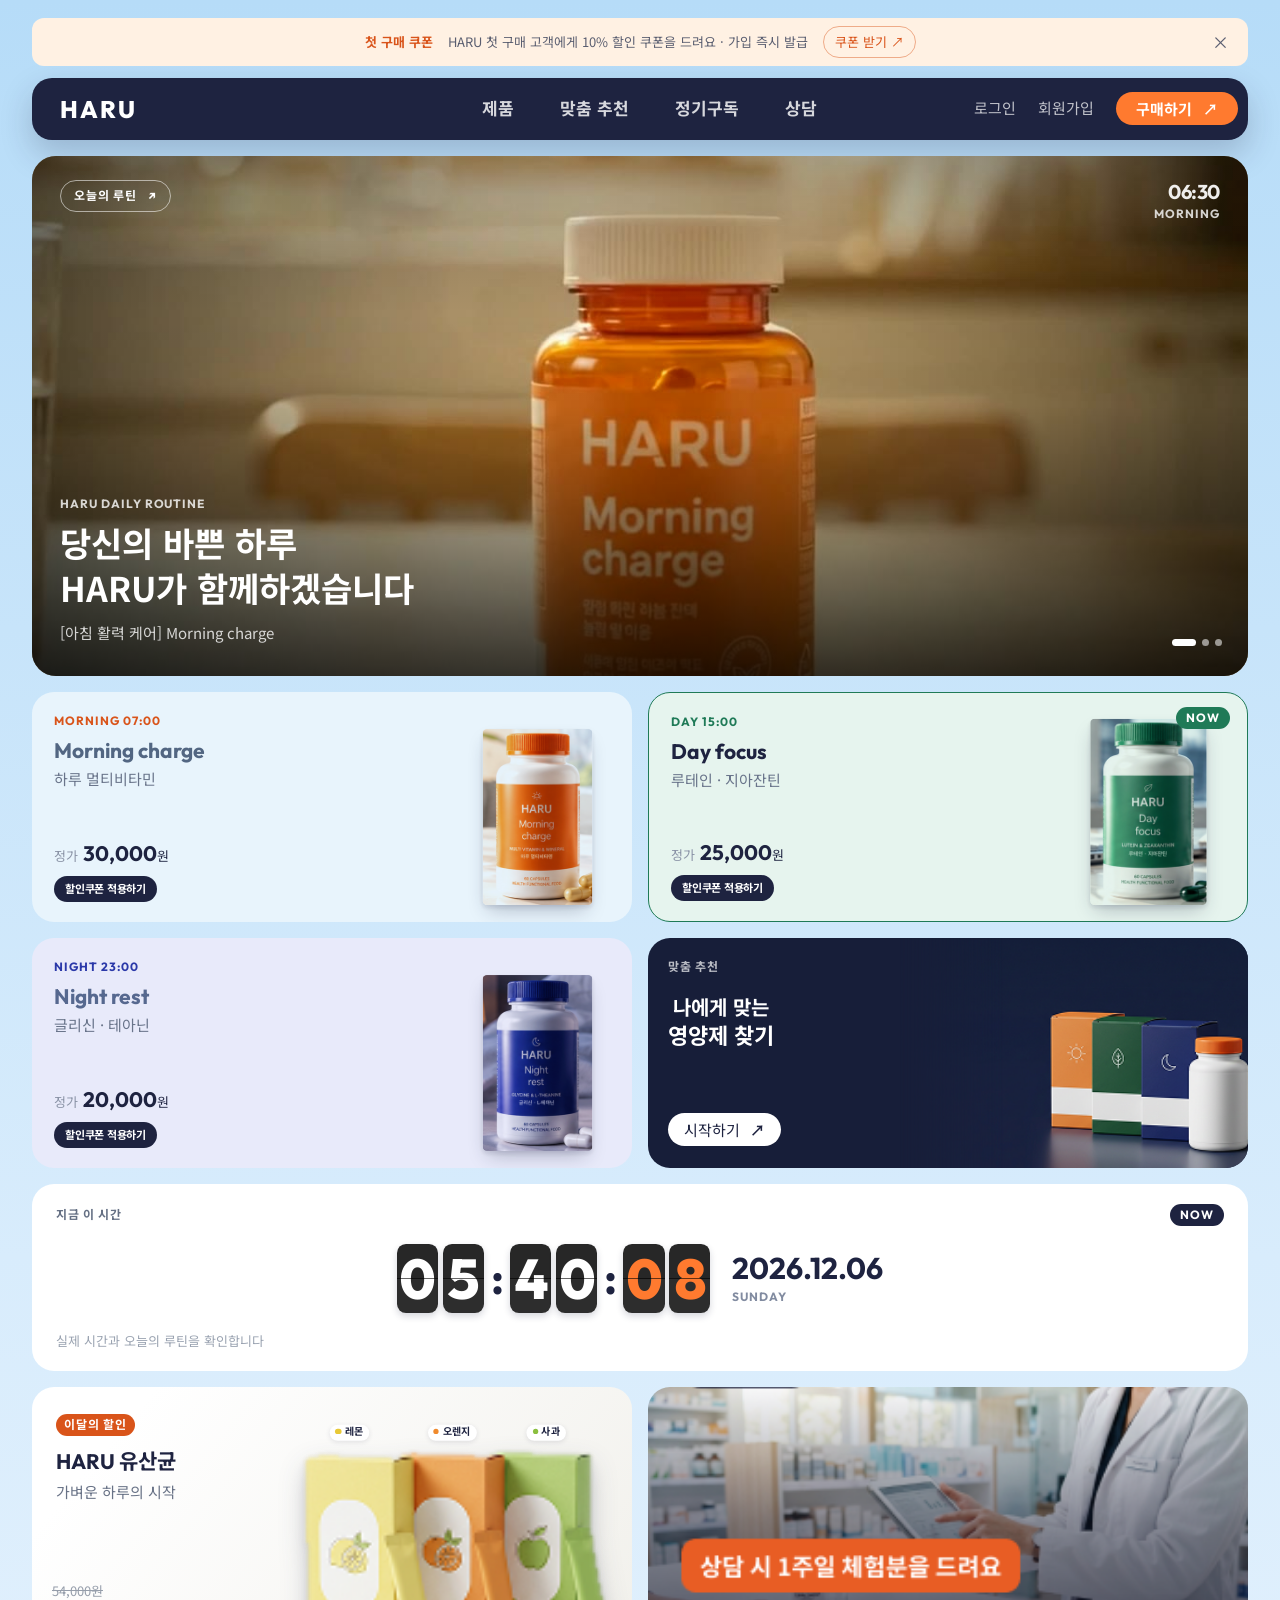
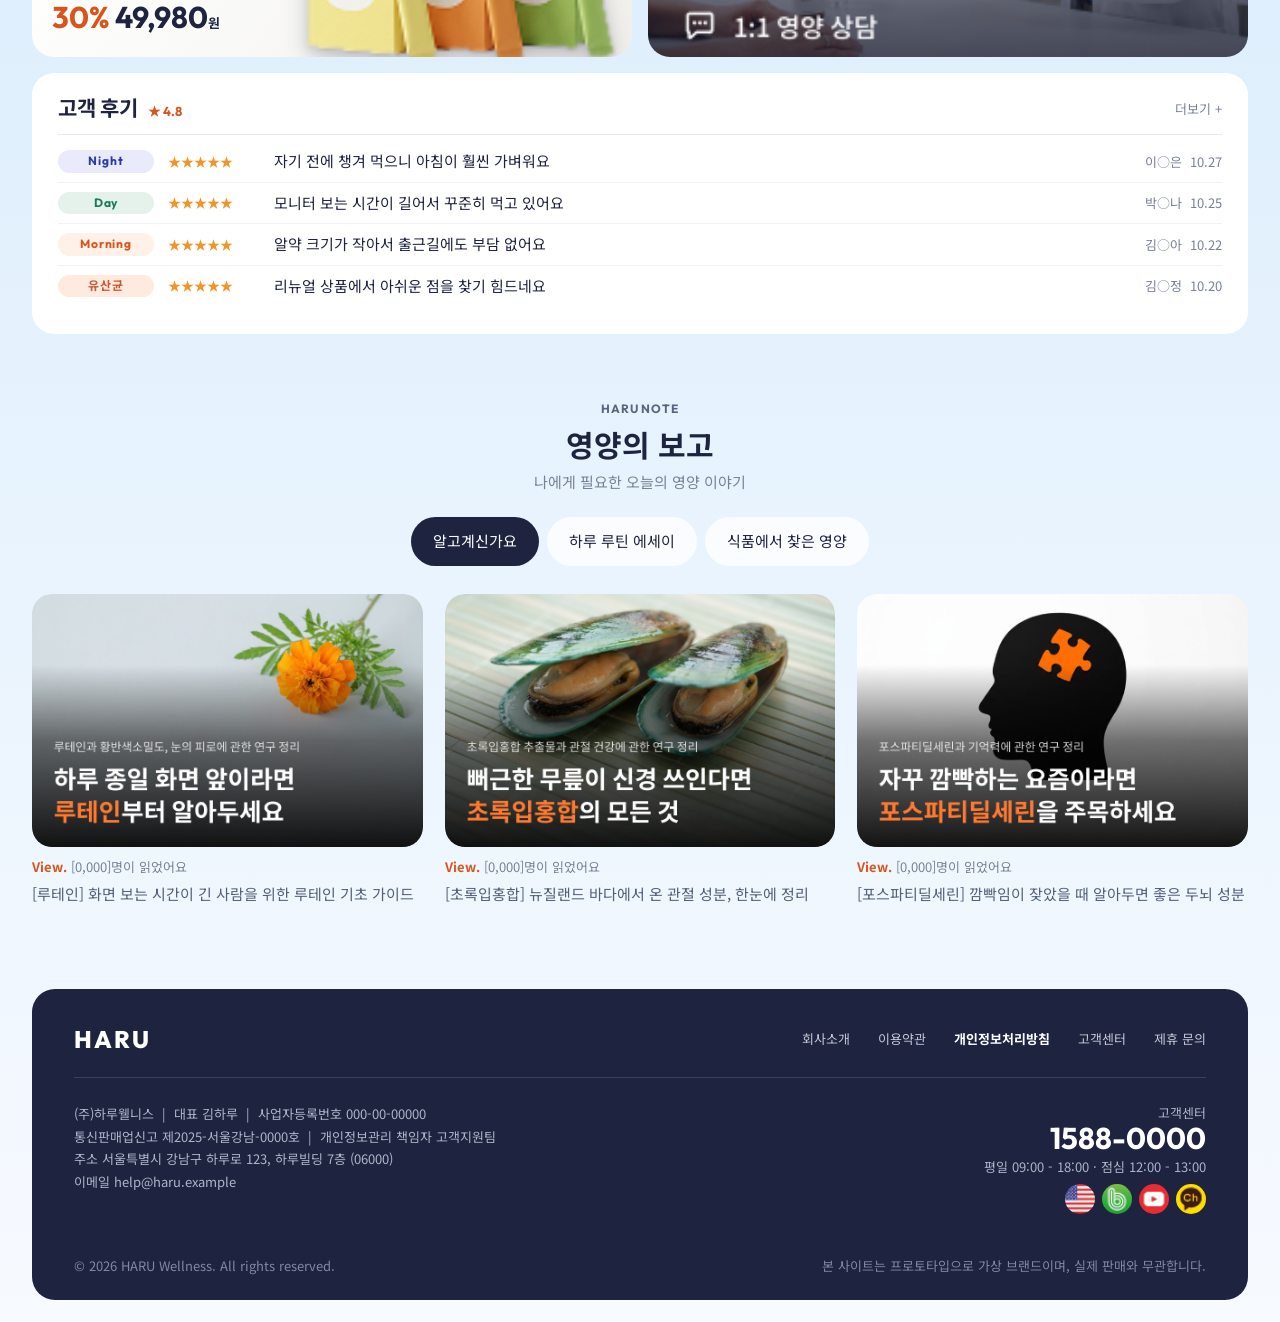
==== index.html @ fa96f77a "HARU 메인 페이지와 로그인·회원가입 페이지 - 메인: 시간대별 히어로 영상, 제품 타일, 실시간 플립 시계, 이달의 할인·고객 후기·상담 카드, 매거진 - 로그인·회원가입: 카" ====
<!doctype html>
<html lang="ko">
<head>
  <meta charset="utf-8">
  <meta name="viewport" content="width=device-width, initial-scale=1">
  <meta name="theme-color" content="#c9e6fb">
  <meta name="description" content="하루의 리듬을 위한 맞춤 영양 루틴, HARU">
  <title>HARU — 당신의 하루, 시간마다 필요한 한 알</title>
  <link rel="preconnect" href="https://fonts.googleapis.com">
  <link rel="preconnect" href="https://fonts.gstatic.com" crossorigin>
  <link href="https://fonts.googleapis.com/css2?family=Outfit:wght@500;700;800&family=Noto+Sans+KR:wght@400;500;700&display=swap" rel="stylesheet">
  <link rel="stylesheet" href="styles.css">
  <script src="script.js" defer></script>
  <script src="nav.js" defer></script>
</head>
<body>
  <div class="announcement">
    <span><strong>첫 구매 쿠폰</strong><span>HARU 첫 구매 고객에게 10% 할인 쿠폰을 드려요 · 가입 즉시 발급</span></span>
    <a href="#products">쿠폰 받기 <span aria-hidden="true">↗</span></a>
    <button class="announcement-close" type="button" aria-label="공지 닫기">×</button>
  </div>

  <header class="site-header shell">
    <a class="wordmark" href="#top" aria-label="HARU 홈">HARU</a>
    <button class="menu-toggle" type="button" aria-expanded="false" aria-controls="main-nav" aria-label="메뉴 열기"><i></i><i></i></button>
    <nav id="main-nav" class="main-nav" aria-label="주 메뉴">
      <a href="#products">제품</a><a href="#recommend">맞춤 추천</a><a href="#routine">정기구독</a><a href="#consult">상담</a><a class="nav-mobile-only" href="login.html">로그인</a><a class="nav-mobile-only" href="signup.html">회원가입</a>
    </nav>
    <div class="header-actions"><a href="login.html">로그인</a><a href="signup.html">회원가입</a><a class="outline-button" href="#products">구매하기 <span>↗</span></a></div>
  </header>

  <main id="top" class="shell">
    <section class="hero-grid" aria-label="HARU 하루 영양 루틴">
      <a class="hero-card" href="#products">
        <video class="hero-video" autoplay muted loop playsinline poster="images/video/haru_hero_poster.jpg" aria-label="하루를 보내는 직장인과 HARU 제품">
          <source src="images/video/haru_hero.mp4?v=2" type="video/mp4">
        </video>
        <div class="hero-shade"></div>
        <span class="eyebrow hero-label">오늘의 루틴 <span>↗</span></span>
        <div class="hero-time" data-scene-clock><strong data-scene-time>06:30</strong><span data-scene-label>MORNING</span></div>
        <div class="hero-copy"><span class="eyebrow">HARU DAILY ROUTINE</span><h1>당신의 바쁜 하루<br>HARU가 함께하겠습니다</h1><p data-scene-care>[아침 활력 케어] Morning charge</p></div>
        <span class="hero-pagination" aria-hidden="true"><i></i><i></i><i></i></span>
      </a>

      <div class="hero-side">
        <div class="product-tile morning"><div><span class="eyebrow">MORNING 07:00</span><h2>Morning charge</h2><p>하루 멀티비타민</p><p class="tile-price"><span>정가</span> <b>30,000</b>원</p><a class="coupon-btn" href="#products">할인쿠폰 적용하기</a></div><img src="images/product/Product%20image/bottle_morning.png" alt="HARU Morning charge"></div>
        <div class="product-tile day"><div><span class="eyebrow">DAY 15:00</span><h2>Day focus</h2><p>루테인 · 지아잔틴</p><p class="tile-price"><span>정가</span> <b>25,000</b>원</p><a class="coupon-btn" href="#products">할인쿠폰 적용하기</a></div><span class="new-badge">NOW</span><img src="images/product/Product%20image/bottle_day.png" alt="HARU Day focus"></div>
        <div class="product-tile night"><div><span class="eyebrow">NIGHT 23:00</span><h2>Night rest</h2><p>글리신 · 테아닌</p><p class="tile-price"><span>정가</span> <b>20,000</b>원</p><a class="coupon-btn" href="#products">할인쿠폰 적용하기</a></div><img src="images/product/Product%20image/bottle_night.png" alt="HARU Night rest"></div>
        <a class="recommend-tile" href="#recommend"><div><span class="eyebrow">맞춤 추천</span><h2>나에게 맞는<br><span class="rec-strong">영양제 찾기</span></h2><span class="pill-link">시작하기 <b>↗</b></span></div><img src="images/product/Product%20image/box%20set.png" alt="HARU 세 가지 시간대별 제품 박스"></a>
        <div class="clock-card" id="routine"><div class="clock-top"><span class="eyebrow">지금 이 시간</span><span class="now-badge">NOW</span></div><div class="clock-bottom"><time class="digital-clock" aria-label="현재 시각" data-clock><span class="flip-group"><span class="flip" data-flip>1</span><span class="flip" data-flip>5</span></span><b>:</b><span class="flip-group"><span class="flip" data-flip>0</span><span class="flip" data-flip>3</span></span><b>:</b><span class="flip-group seconds"><span class="flip" data-flip>0</span><span class="flip" data-flip>0</span></span></time><div class="date-block"><strong data-date>2026.10.28</strong><span data-weekday>WEDNESDAY</span></div></div><p>실제 시간과 오늘의 루틴을 확인합니다</p></div>
      </div>
    </section>

    <section class="quick-grid" id="products" aria-label="제품과 고객 후기">
      <a class="deal-card" href="#recommend"><span class="deal-tag">이달의 할인</span><h2>HARU 유산균</h2><p>가벼운 하루의 시작</p><div class="price"><del>54,000원</del><strong>30%</strong><b>49,980<small>원</small></b></div><div class="deal-visual"><img src="images/product/Product%20image/gut-balance-cutout.png" alt="HARU 유산균 레몬·오렌지·사과 3가지 맛"><ul class="deal-flavors"><li class="lemon">레몬</li><li class="orange">오렌지</li><li class="apple">사과</li></ul></div></a>
      <div class="review-card"><div class="review-heading"><h2>고객 후기 <span>★ 4.8</span></h2><a href="#footer">더보기 +</a></div><ul class="review-list"><li><span class="review-kind">Night</span><span class="stars">★★★★★</span><p>자기 전에 챙겨 먹으니 아침이 훨씬 가벼워요</p><small>이○은&nbsp; 10.27</small></li><li><span class="review-kind green">Day</span><span class="stars">★★★★★</span><p>모니터 보는 시간이 길어서 꾸준히 먹고 있어요</p><small>박○나&nbsp; 10.25</small></li><li><span class="review-kind orange">Morning</span><span class="stars">★★★★★</span><p>알약 크기가 작아서 출근길에도 부담 없어요</p><small>김○아&nbsp; 10.22</small></li><li><span class="review-kind peach">유산균</span><span class="stars">★★★★★</span><p>리뉴얼 상품에서 아쉬운 점을 찾기 힘드네요</p><small>김○정&nbsp; 10.20</small></li></ul></div>
      <a class="consult-card" id="consult" href="mailto:help@haru.example"><img src="images/product/%EC%83%81%EB%8B%B4/%EB%AC%B8%EC%9D%98.png" alt=""><span class="consult-chip sr-only">상담 / 문의</span><div class="consult-copy sr-only"><strong>상담 시 주의할 점을 알려드려요</strong><span>◉ 1:1 영양 상담</span><span>🟡 카카오톡 채널</span></div></a>
    </section>

    <section class="journal-section" id="recommend">
      <div class="section-heading"><span class="eyebrow">HARU NOTE</span><h2>영양의 보고</h2><p>나에게 필요한 오늘의 영양 이야기</p></div>
      <div class="filter-tabs" role="group" aria-label="콘텐츠 분류"><button class="active" type="button" aria-pressed="true">알고계신가요</button><button type="button" aria-pressed="false">하루 루틴 에세이</button><button type="button" aria-pressed="false">식품에서 찾은 영양</button></div>
      <div class="article-grid">
        <a class="article-card article-lutein" href="#footer"><div class="article-visual"><img src="images/product/Card/Image-2.png" alt="" loading="lazy"></div><div class="article-body sr-only"><span class="eyebrow">루테인과 눈 건강의 관계</span><h3>하루 종일 화면 앞이라면<br><em>루테인</em>부터 알아두세요</h3></div><p><strong>View.</strong> [0,000]명이 읽었어요</p><div class="article-desc">[루테인] 화면 보는 시간이 긴 사람을 위한 루테인 기초 가이드</div></a>
        <a class="article-card article-joint" href="#footer"><div class="article-visual"><img src="images/product/Card/Image.png" alt="" loading="lazy"></div><div class="article-body sr-only"><span class="eyebrow">초록입홍합 속 영양 이야기</span><h3>뻐근한 무릎이 신경 쓰인다면<br><em>초록입홍합</em>의 모든 것</h3></div><p><strong>View.</strong> [0,000]명이 읽었어요</p><div class="article-desc">[초록입홍합] 뉴질랜드 바다에서 온 관절 성분, 한눈에 정리</div></a>
        <a class="article-card article-focus" href="#footer"><div class="article-visual"><img src="images/product/Card/Image-1.png" alt="" loading="lazy"></div><div class="article-body sr-only"><span class="eyebrow">편안한 밤을 만드는 습관</span><h3>자꾸 깜빡하는 요즘이라면<br><em>포스파티딜세린</em>을 주목하세요</h3></div><p><strong>View.</strong> [0,000]명이 읽었어요</p><div class="article-desc">[포스파티딜세린] 깜빡임이 잦았을 때 알아두면 좋은 두뇌 성분</div></a>
      </div>
    </section>
  </main>

  <footer class="site-footer shell" id="footer"><div class="footer-top"><a class="wordmark" href="#top">HARU</a><nav aria-label="회사 정보"><a href="#footer">회사소개</a><a href="#footer">이용약관</a><a href="#footer"><strong>개인정보처리방침</strong></a><a href="#consult">고객센터</a><a href="#products">제휴 문의</a></nav></div><div class="footer-content"><div><p>(주)하루웰니스&nbsp; |&nbsp; 대표 김하루&nbsp; |&nbsp; 사업자등록번호 000-00-00000</p><p>통신판매업신고 제2025-서울강남-0000호&nbsp; |&nbsp; 개인정보관리 책임자 고객지원팀</p><p>주소 서울특별시 강남구 하루로 123, 하루빌딩 7층 (06000)</p><p>이메일 <a href="mailto:help@haru.example">help@haru.example</a></p></div><div class="footer-contact"><span>고객센터</span><strong>1588-0000</strong><p>평일 09:00 - 18:00 · 점심 12:00 - 13:00</p><div class="socials" aria-label="소셜 미디어"><a href="#footer" aria-label="글로벌 사이트"><img src="images/product/Image/imgi_1_lnb_sns_tw1%201.png" alt=""></a><a href="#footer" aria-label="네이버 밴드"><img src="images/product/Image/imgi_4_lnb_sns_tw3%201.png" alt=""></a><a href="#footer" aria-label="유튜브"><img src="images/product/Image/imgi_3_lnb_sns_tw%201.png" alt=""></a><a href="#footer" aria-label="카카오톡 채널"><img src="images/product/Image/imgi_2_lnb_sns_tw2%201.png" alt=""></a></div></div></div><div class="footer-bottom"><span>© 2026 HARU Wellness. All rights reserved.</span><span>본 사이트는 프로토타입으로 가상 브랜드이며, 실제 판매와 무관합니다.</span></div></footer>
</body>
</html>
---- styles.css ----
@import url('https://fonts.googleapis.com/css2?family=DM+Sans:wght@400;500;600;700;800&family=Noto+Sans+KR:wght@400;500;600;700;800&display=swap');

:root{--ink:#1e2340;--muted:#758095;--orange:#d9541a;--green:#1f7a57;--night:#2b39a9;--sky:#c8e5fa;--line:rgba(30,35,64,.1);--paper:#fff;--font:'Noto Sans KR','Pretendard',sans-serif;--font-en:'Outfit','Noto Sans KR',sans-serif}*{box-sizing:border-box}html{scroll-behavior:smooth}body{margin:0;color:var(--ink);font-family:var(--font);background:linear-gradient(180deg,#b6dcf8 0,#d8ecfc 43%,#f7faff 100%);font-size:14px}a{color:inherit;text-decoration:none}button{font:inherit;color:inherit}.shell{width:min(1360px,calc(100% - 64px));margin-inline:auto}.announcement{height:42px;width:min(1360px,calc(100% - 64px));margin:18px auto 0;border-radius:12px;background:var(--ink);color:#fff;display:flex;align-items:center;justify-content:center;gap:15px;padding:0 20px;font-size:10px;position:relative}.announcement>span{display:flex;gap:15px;align-items:center}.announcement strong{font-size:11px}.announcement>span>span{color:#d7d9e3}.announcement>a{border:1px solid rgba(255,255,255,.55);border-radius:20px;padding:5px 11px;font-size:9px}.announcement-close{position:absolute;right:13px;border:0;background:none;color:#b9bed0;font-size:17px;cursor:pointer}.site-header{height:82px;display:flex;align-items:center;justify-content:space-between}.wordmark{font-size:25px;font-weight:800;letter-spacing:.04em}.wordmark span{font-size:8px;vertical-align:top;margin-left:2px}.main-nav,.header-actions{display:flex;align-items:center;gap:36px;font-size:12px}.main-nav a,.header-actions>a:not(.outline-button){color:#4b546b;transition:color .2s}.main-nav a:hover,.header-actions>a:hover{color:var(--orange)}.header-actions{gap:20px}.outline-button{border:1px solid var(--ink);border-radius:99px;padding:10px 18px;font-size:11px}.outline-button span{margin-left:7px}.menu-toggle{display:none}.hero-grid{display:grid;grid-template-columns:1.04fr 1fr;gap:16px}.hero-card{height:610px;min-height:500px;position:relative;overflow:hidden;border-radius:24px;color:#fff;background:#9c978a}.hero-video{position:absolute;inset:0;width:100%;height:100%;object-fit:cover}.hero-shade{position:absolute;inset:0;background:linear-gradient(180deg,rgba(20,25,35,.18),transparent 30%,rgba(0,0,0,.03) 48%,rgba(0,0,0,.76) 100%)}.hero-label{position:absolute;left:28px;top:24px;padding:8px 13px;border:1px solid rgba(255,255,255,.55);border-radius:30px;font-size:10px}.hero-label span{margin-left:8px}.hero-time{position:absolute;right:28px;top:24px;display:grid;justify-items:end}.hero-time strong{font-size:52px;line-height:1;font-weight:800;letter-spacing:-.06em}.hero-time span{font-size:10px;letter-spacing:.18em;margin-top:8px}.hero-copy{position:absolute;left:28px;bottom:30px}.eyebrow{display:block;font-size:9px;font-weight:600;letter-spacing:.04em}.hero-copy .eyebrow{margin-bottom:10px;opacity:.8}.hero-copy h1{font-size:clamp(28px,3vw,42px);line-height:1.28;letter-spacing:-.055em;margin:0 0 11px;font-weight:800}.hero-copy p{font-size:11px;margin:0;opacity:.8}.hero-pagination{position:absolute;right:26px;bottom:30px;display:flex;gap:6px}.hero-pagination i{width:7px;height:7px;border-radius:99px;background:rgba(255,255,255,.55)}.hero-pagination i:first-child{width:24px;background:#fff}.hero-side{display:grid;grid-template-columns:1fr 1fr;grid-template-rows:1fr 1fr 1.23fr;gap:16px;min-height:610px}.product-tile{position:relative;border-radius:22px;overflow:hidden;padding:22px 20px;display:flex;flex-direction:column;justify-content:space-between;isolation:isolate;transition:transform .2s}.product-tile:hover,.recommend-tile:hover,.deal-card:hover{transform:translateY(-3px)}.product-tile>div{z-index:1}.product-tile .eyebrow{margin-bottom:auto;font-size:9px}.product-tile h2{font-size:17px;margin:0 0 4px;letter-spacing:-.04em}.product-tile p{font-size:10px;color:#69748a;margin:0}.product-tile img{position:absolute;width:37%;height:90%;right:5%;bottom:-1%;object-fit:contain;mix-blend-mode:multiply}.morning{background:#e8f4fc;color:#526682}.morning .eyebrow{color:var(--orange)}.day{background:#e6f4ee;border:1.5px solid var(--green);color:var(--ink)}.day .eyebrow{color:var(--green)}.day img{width:35%;height:96%}.night{background:#e8eafa;color:#56688f}.night .eyebrow{color:var(--night)}.new-badge,.now-badge{position:absolute;right:17px;top:14px;color:#fff;background:var(--green);border-radius:20px;padding:4px 9px;font-size:8px;font-weight:700;z-index:2}.recommend-tile{position:relative;overflow:hidden;border-radius:22px;background:#171e39;color:#fff;padding:22px 20px;transition:transform .2s}.recommend-tile>div{position:relative;z-index:1}.recommend-tile h2{font-size:21px;line-height:1.35;letter-spacing:-.05em;margin:28px 0 12px}.recommend-tile .eyebrow{opacity:.7}.recommend-tile img{position:absolute;right:-25%;height:120%;width:105%;top:-6%;object-fit:cover;object-position:center;opacity:.68;mask-image:linear-gradient(90deg,transparent 0%,#000 30%)}.pill-link{background:#fff;color:var(--ink);border-radius:30px;padding:9px 14px;font-size:10px;display:inline-flex;gap:10px}.clock-card{background:#fff;border-radius:22px;grid-column:1/-1;padding:20px 24px;display:flex;flex-direction:column;justify-content:space-between}.clock-top{display:flex;justify-content:space-between;align-items:center}.clock-top .eyebrow{color:#657084}.now-badge{position:static;background:var(--ink)}.clock-bottom{display:flex;align-items:center;gap:22px}.digital-clock{display:flex;align-items:center;gap:7px;font-size:clamp(35px,4.2vw,58px);font-weight:800;letter-spacing:-.04em;line-height:1}.digital-clock b{font-size:.8em}.date-block{display:grid;gap:5px}.date-block strong{font-size:14px}.date-block span{font-size:9px;letter-spacing:.14em;color:#818ba0}.clock-card>p{font-size:10px;color:#9aa3b1;margin:0}.quick-grid{margin-top:16px;display:grid;grid-template-columns:1fr 2.08fr 1fr;gap:16px}.deal-card,.review-card,.consult-card{height:220px;border-radius:22px;overflow:hidden;position:relative}.deal-card{background:linear-gradient(130deg,#fff 15%,#f1f0eb);padding:20px 20px;transition:transform .2s}.deal-tag{display:inline-block;background:var(--orange);color:white;border-radius:20px;padding:4px 8px;font-size:9px;font-weight:700}.deal-card h2{font-size:17px;margin:10px 0 3px}.deal-card>p{font-size:10px;color:#687286;margin:0}.deal-points{display:flex;gap:7px;margin-top:12px;font-size:9px}.deal-points span:before{content:'●';color:var(--green);font-size:8px;margin-right:4px}.price{position:absolute;left:20px;bottom:23px;display:grid;grid-template-columns:auto auto;align-items:center;column-gap:5px}.price del{grid-column:1/-1;font-size:9px;color:#969eab}.price strong{color:var(--orange);font-size:19px}.price b{font-size:15px}.price small{font-size:10px}.deal-card>img{position:absolute;width:45%;height:80%;right:-3%;bottom:-1%;object-fit:cover;object-position:30% center;mix-blend-mode:multiply;mask-image:linear-gradient(90deg,transparent,#000 40%)}.review-card{background:#fff;padding:17px 22px}.review-heading{display:flex;justify-content:space-between;align-items:center;border-bottom:1px solid var(--line);padding-bottom:10px}.review-heading h2{font-size:13px;margin:0}.review-heading h2 span{color:var(--orange);font-size:10px;margin-left:6px}.review-heading>a{font-size:9px;color:#798295}.review-list{list-style:none;padding:0;margin:6px 0}.review-list li{display:grid;grid-template-columns:64px 54px 1fr auto;align-items:center;gap:9px;padding:7px 0;border-bottom:1px solid rgba(30,35,64,.06);font-size:10px}.review-list li:last-child{border:0}.review-kind{background:#e9ebfb;color:var(--night);padding:4px 7px;border-radius:20px;text-align:center;font-size:9px}.review-kind.green{background:#e4f2eb;color:var(--green)}.review-kind.orange{background:#fff0e8;color:var(--orange)}.review-kind.peach{background:#ffeadf;color:#c55a34}.stars{color:#f39426;letter-spacing:1px;font-size:9px}.review-list p{margin:0;white-space:nowrap;overflow:hidden;text-overflow:ellipsis}.review-list small{font-size:9px;color:#788194;white-space:nowrap}.consult-card{color:white}.consult-card>img{width:100%;height:100%;object-fit:cover;filter:saturate(.75)}.consult-card:after{content:'';position:absolute;inset:0;background:linear-gradient(0deg,rgba(19,27,51,.88),transparent 75%)}.consult-chip{position:absolute;top:16px;left:16px;z-index:1;border-radius:20px;background:rgba(29,35,64,.76);padding:6px 10px;font-size:9px}.consult-copy{position:absolute;z-index:1;left:17px;right:10px;bottom:16px;display:grid;gap:6px;font-size:10px}.consult-copy strong{width:max-content;max-width:100%;background:var(--orange);border-radius:4px;padding:5px 8px;margin-bottom:3px;font-size:10px}.journal-section{padding:68px 0 82px}.section-heading{text-align:center}.section-heading .eyebrow{font-size:10px;letter-spacing:.3em;color:#59657d}.section-heading h2{font-size:28px;letter-spacing:-.06em;margin:7px 0 5px}.section-heading p{font-size:11px;color:#788295;margin:0}.filter-tabs{display:flex;justify-content:center;gap:8px;margin:22px 0 28px}.filter-tabs button{border:0;border-radius:30px;background:rgba(255,255,255,.8);padding:10px 17px;font-size:10px;cursor:pointer;transition:all .2s}.filter-tabs button:hover,.filter-tabs button.active{background:var(--ink);color:#fff}.article-grid{display:grid;grid-template-columns:repeat(3,1fr);gap:22px}.article-card{min-width:0}.article-visual{height:260px;position:relative;overflow:hidden;border-radius:20px;color:#fff;background:#dfebec}.article-visual:after{content:'';position:absolute;inset:35% 0 0;background:linear-gradient(0deg,rgba(9,15,20,.82),transparent)}.article-visual img{width:100%;height:100%;object-fit:cover;transition:transform .5s}.article-card:hover .article-visual img{transform:scale(1.04)}.article-lutein .article-visual img{object-position:13% center}.article-joint .article-visual img{object-position:52% center}.article-focus .article-visual img{object-fit:contain;object-position:center 45%;background:linear-gradient(135deg,#f3f5f7,#d9e1eb)}.article-visual>span{position:absolute;left:18px;bottom:15px;z-index:1;font-size:9px;letter-spacing:.14em}.article-body{margin:14px 0 7px}.article-body .eyebrow{font-size:10px;color:#d9e6ef;margin-bottom:7px}.article-body h3{margin:0;font-size:21px;line-height:1.42;letter-spacing:-.05em;color:var(--ink)}.article-body h3 em{font-style:normal;color:var(--orange)}.article-card>p{font-size:9px;color:#788295;margin:10px 0 6px}.article-card>p strong{color:var(--orange)}.article-desc{font-size:12px;line-height:1.7;color:#526078}.site-footer{background:var(--ink);color:white;border-radius:23px;padding:38px 42px 25px;margin-bottom:22px}.footer-top{display:flex;align-items:center;justify-content:space-between;border-bottom:1px solid rgba(255,255,255,.13);padding-bottom:26px}.footer-top nav{display:flex;gap:28px;color:#c4c8d5;font-size:10px}.footer-top nav strong{color:#fff}.footer-content{display:flex;justify-content:space-between;gap:30px;padding:25px 0 22px;color:#aeb5c8;font-size:10px;line-height:1.8}.footer-content p{margin:0}.footer-contact{display:grid;justify-items:end;align-content:start;line-height:1.5}.footer-contact>span{font-size:9px}.footer-contact>strong{font-size:27px;color:#fff;letter-spacing:-.03em}.footer-contact>p{font-size:9px;margin:2px 0 7px}.socials{display:flex;gap:7px}.socials a{width:24px;height:24px;display:grid;place-items:center;border-radius:7px;background:#e8edf7;color:#192342;font-size:9px;font-weight:800}.socials a:nth-child(2){background:#24a366;color:#fff}.socials a:nth-child(3){background:#f13d3d;color:#fff}.socials a:nth-child(4){background:#f8df00;color:#222}.footer-bottom{display:flex;justify-content:space-between;color:#8089a1;font-size:9px;margin-top:20px}

@media(max-width:1000px){.shell,.announcement{width:calc(100% - 40px)}.hero-grid{grid-template-columns:1fr 1fr;gap:12px}.hero-card{height:520px;min-height:480px}.hero-side{min-height:520px;gap:12px}.product-tile{padding:17px 15px}.product-tile h2{font-size:14px}.product-tile p{font-size:9px}.clock-card{padding:17px}.quick-grid{gap:12px;grid-template-columns:.95fr 2fr .95fr}.deal-card,.review-card,.consult-card{height:195px}.deal-card{padding:16px}.review-card{padding:14px}.review-list li{grid-template-columns:53px 43px 1fr;gap:6px;padding:6px 0}.review-list small{display:none}.article-visual{height:210px}.article-body h3{font-size:18px}.footer-top nav{gap:14px}}
@media(max-width:700px){body{font-size:13px}.shell,.announcement{width:calc(100% - 28px)}.announcement{margin-top:10px;height:37px;padding:0 33px 0 12px;gap:7px;border-radius:9px;font-size:8px}.announcement>span{gap:8px;overflow:hidden;white-space:nowrap}.announcement strong{font-size:9px;white-space:nowrap}.announcement>a{font-size:8px;padding:4px 7px;white-space:nowrap}.announcement-close{right:7px}.site-header{height:67px;position:relative}.wordmark{font-size:23px}.menu-toggle{display:grid;gap:5px;border:0;background:none;padding:8px;order:3}.menu-toggle i{display:block;width:21px;height:2px;background:var(--ink)}.main-nav{display:none;position:absolute;top:58px;left:0;right:0;z-index:5;background:#fff;border-radius:14px;padding:18px;box-shadow:0 12px 30px #1e23401c;gap:0;flex-direction:column;align-items:stretch}.main-nav.open{display:flex}.main-nav a{padding:12px 5px;border-bottom:1px solid var(--line)}.main-nav a:last-child{border:0}.header-actions{margin-left:auto;margin-right:12px;gap:10px;font-size:10px}.header-actions>a:first-child{display:none}.outline-button{padding:8px 11px}.hero-grid{grid-template-columns:1fr;gap:12px}.hero-card{height:440px;min-height:0;border-radius:18px}.hero-time strong{font-size:42px}.hero-copy{left:20px;bottom:24px}.hero-copy h1{font-size:29px}.hero-label{left:18px;top:18px}.hero-side{min-height:0;grid-template-rows:160px 160px 168px;gap:10px}.product-tile{border-radius:16px;padding:15px 13px}.product-tile h2{font-size:13px}.product-tile p{max-width:80%;font-size:8px}.product-tile img{height:85%;width:38%;right:2%}.new-badge{right:10px;top:10px;font-size:7px}.recommend-tile{border-radius:16px;padding:16px 14px}.recommend-tile h2{font-size:17px;margin:18px 0 10px}.recommend-tile img{right:-36%;width:125%;height:120%}.pill-link{padding:7px 10px;font-size:9px}.clock-card{border-radius:16px;padding:14px;min-height:168px}.digital-clock{gap:4px;font-size:39px}.clock-bottom{gap:12px}.date-block strong{font-size:11px}.date-block span{font-size:7px}.clock-card>p{font-size:9px}.quick-grid{grid-template-columns:1fr 1fr;gap:10px;margin-top:12px}.deal-card,.review-card,.consult-card{height:190px;border-radius:16px}.deal-card{grid-column:1;grid-row:1;padding:14px}.deal-card h2{font-size:14px}.deal-card>img{width:52%;height:74%;right:-8%}.price{left:14px;bottom:17px}.review-card{grid-column:1/-1;grid-row:2;height:auto;min-height:190px;padding:14px}.review-list li{grid-template-columns:60px 48px 1fr auto}.review-list small{display:block;font-size:8px}.consult-card{grid-column:2;grid-row:1}.consult-copy{left:11px;bottom:12px;font-size:9px}.consult-copy strong{font-size:9px}.consult-chip{left:11px;top:11px}.journal-section{padding:54px 0 55px}.section-heading h2{font-size:24px}.filter-tabs{gap:5px;margin:18px 0 20px}.filter-tabs button{padding:9px 11px;font-size:9px}.article-grid{grid-template-columns:1fr;gap:25px}.article-visual{height:245px;border-radius:16px}.article-body h3{font-size:20px}.article-desc{font-size:11px}.site-footer{padding:25px 20px 19px;border-radius:17px;margin-bottom:14px}.footer-top{align-items:flex-start;gap:15px;padding-bottom:19px}.footer-top nav{display:grid;grid-template-columns:repeat(2,auto);gap:9px 14px;font-size:9px}.footer-content{padding:19px 0;gap:10px;flex-direction:column;font-size:9px}.footer-contact{justify-items:start}.footer-contact>strong{font-size:24px}.footer-bottom{flex-direction:column;gap:6px;font-size:8px;margin-top:13px}}
@media(max-width:380px){.header-actions>a:nth-child(2){display:none}.hero-card{height:390px}.hero-side{grid-template-rows:150px 150px 158px}.digital-clock{font-size:32px}.date-block strong{font-size:10px}.deal-points{gap:4px}.review-list li{grid-template-columns:54px 43px 1fr;gap:5px}.review-list small{display:none}}
@media(prefers-reduced-motion:reduce){*,*::before,*::after{scroll-behavior:auto!important;transition:none!important}}
.article-grid.filtered{grid-template-columns:minmax(0,.66fr);justify-content:center}
@media(max-width:700px){.article-grid.filtered{grid-template-columns:1fr}}

/* 플립 시계 */
.digital-clock .flip-group{display:flex;gap:.08em}
.flip{position:relative;display:block;width:.74em;height:1.24em;perspective:3em;border-radius:.16em;box-shadow:0 .06em .14em rgba(30,35,64,.18)}
.flip-half{position:absolute;left:0;right:0;height:50%;overflow:hidden;background:#272727;color:#fff;backface-visibility:hidden}
.flip-half i{position:absolute;left:0;right:0;height:200%;display:grid;place-items:center;font-style:normal;font-variant-numeric:tabular-nums}
.flip-top{top:0;border-radius:.16em .16em 0 0;transform-origin:50% 100%}
.flip-top i{top:0}
.flip-bottom{bottom:0;border-radius:0 0 .16em .16em;transform-origin:50% 0;background:#2d2d2d}
.flip-bottom i{bottom:0}
.flip::after{content:"";position:absolute;left:0;right:0;top:50%;height:1px;margin-top:-.5px;background:rgba(0,0,0,.6);z-index:3}
.flip-leaf{display:none;z-index:2}
.flip.is-flipping .flip-leaf{display:block}
.flip.is-flipping .flip-top.flip-leaf{animation:flip-fold .26s ease-in both}
.flip.is-flipping .flip-bottom.flip-leaf{animation:flip-unfold .26s .26s ease-out both}
@keyframes flip-fold{from{transform:rotateX(0);filter:brightness(1)}to{transform:rotateX(-90deg);filter:brightness(.6)}}
@keyframes flip-unfold{from{transform:rotateX(90deg);filter:brightness(1.4)}to{transform:rotateX(0);filter:brightness(1)}}
.flip-group.seconds .flip-half{color:#ff7a2f}

/* 이미지 재배치: 글자가 합쳐진 카드 이미지 */
.sr-only{position:absolute!important;width:1px;height:1px;padding:0;margin:-1px;overflow:hidden;clip:rect(0 0 0 0);white-space:nowrap;border:0}
.article-visual{height:auto;aspect-ratio:432/280;background:#1d2236}
.article-visual:after{display:none}
.article-card .article-visual img{object-fit:cover;object-position:center;background:none}
.consult-card>img{filter:none;object-position:center}
.consult-card:after{display:none}
.recommend-tile img{inset:0;right:auto;top:0;width:100%;height:100%;object-fit:cover;object-position:right center;opacity:1;mask-image:linear-gradient(90deg,transparent 22%,#000 48%);-webkit-mask-image:linear-gradient(90deg,transparent 22%,#000 48%)}
.deal-card>img{width:44%;height:86%;right:2%;bottom:2%;object-fit:contain;object-position:right bottom;mask-image:none;-webkit-mask-image:none}
.socials a,.socials a:nth-child(n){background:none;padding:0;overflow:hidden;border-radius:50%}
.socials img{width:24px;height:24px;display:block}
.article-visual{background:transparent}
.deal-card>img{mask-image:radial-gradient(closest-side,#000 72%,transparent);-webkit-mask-image:radial-gradient(closest-side,#000 72%,transparent)}

/* 영상 속 시각: 시선을 뺏지 않게 작게 (기존의 약 1/3) */
.hero-time strong{font-size:18px;font-weight:700;letter-spacing:-.02em;opacity:.92}
.hero-time span{font-size:8px;margin-top:3px;opacity:.8}
@media(max-width:700px){.hero-time strong{font-size:14px}.hero-time{right:18px;top:18px}}

/* 시간대별 제품 병 85% */
.product-tile img{transform:scale(.85);transform-origin:right bottom}

/* 영상에 제품이 보일 때 / 호버: 배경색 전환 + 병이 딸깍 기울었다 제자리 */
.product-tile{transition:transform .2s,background-color .45s ease}
.product-tile img{transform-origin:50% 100%}
.product-tile.morning.is-active,.product-tile.morning:hover{background:#ffe3cc}
.product-tile.day.is-active,.product-tile.day:hover{background:#cdeedd}
.product-tile.night.is-active,.product-tile.night:hover{background:#d5daf8}
.product-tile.is-tilt img,.product-tile:hover img{animation:bottle-click .75s ease-out}
@keyframes bottle-click{
  0%{transform:scale(.85) rotate(0)}
  14%{transform:scale(.85) rotate(-13deg)}
  36%{transform:scale(.85) rotate(6deg)}
  56%{transform:scale(.85) rotate(-3deg)}
  76%{transform:scale(.85) rotate(1deg)}
  100%{transform:scale(.85) rotate(0)}
}
@media(prefers-reduced-motion:reduce){.product-tile.is-tilt img,.product-tile:hover img{animation:none}}

/* 제품 카드: 정가 + 할인쿠폰 버튼, 병 모서리 */
.product-tile>div{display:flex;flex-direction:column;height:100%;max-width:58%}
.tile-price{margin:auto 0 8px!important;font-size:11px!important;color:var(--ink)!important;letter-spacing:-.02em}
.tile-price span{color:#8a93a6;font-size:10px;margin-right:2px}
.tile-price b{font-size:16px;font-weight:800;letter-spacing:-.03em}
.coupon-btn{align-self:flex-start;display:inline-flex;align-items:center;gap:4px;background:var(--ink);color:#fff;border-radius:999px;padding:6px 11px;font-size:10px;font-weight:700;letter-spacing:-.02em;white-space:nowrap;transition:background-color .2s}
.coupon-btn:hover,.coupon-btn:focus-visible{background:var(--orange)}
.product-tile img{width:auto;aspect-ratio:250/400;border-radius:5px}
@media(max-width:700px){.product-tile>div{max-width:64%}.tile-price{margin-bottom:6px!important}.tile-price b{font-size:13px}.coupon-btn{padding:5px 8px;font-size:9px}}
.product-tile>div>.eyebrow{margin-bottom:6px}
.product-tile img{bottom:7%}
@media(max-width:700px){.product-tile img{height:72%;right:1%}.coupon-btn{padding:5px 7px}}

/* 실시간 시계 가운데 정렬 */
.clock-bottom{justify-content:center}

/* 게시판(후기·영양의 보고) 본문 15px, 보조 정보 13px */
.review-list li{font-size:15px;padding:7px 0;grid-template-columns:76px 74px 1fr auto;gap:12px}
.review-list p{line-height:1.4}
.review-kind{font-size:12px;padding:3px 8px}
.stars{font-size:12px}
.review-list small{font-size:13px}
.review-heading h2{font-size:16px}
.review-heading h2 span{font-size:13px}
.review-heading>a{font-size:13px}
.section-heading p{font-size:15px}
.filter-tabs button{font-size:15px}
.article-card>p{font-size:13px}
.article-desc{font-size:15px}
@media(max-width:700px){.review-list li{grid-template-columns:64px 64px 1fr auto;gap:8px}.article-desc{font-size:15px}}
@media(max-width:380px){.review-list li{grid-template-columns:58px 1fr;gap:6px}.review-list .stars{display:none}}

/* =========================================================
   타이포 위계 — Figma「HARU Design Guide · 폰트 구성」기준
   영문·숫자 Outfit / 한글 Noto Sans KR
   Display · Clock   Outfit 800 · 56 / 100% · -2%   시계
   Logo              Outfit 800 · 24 / 100% · 8%    워드마크
   H1 · Hero         Noto 700  · 34 / 130%          히어로 헤드라인
   H2 · Section      Noto 700  · 30 / 135%          섹션 제목
   Number · Price    Outfit 700 · 30 / 110%         전화번호·가격·날짜
   Card headline     Noto 700  · 27 / 132%          매거진·추천 카드 제목
   H3 · Product      Outfit 700 · 21 / 130%         제품명·카드 소제목
   Body              Noto 400  · 15 / 165%          본문·메뉴
   Caption           Noto 400  · 13 / 150%          보조 설명·회사 정보
   Label · Tag       Outfit 700 · 12 / 120% · 8%    태그·배지·시간대 라벨
   ========================================================= */
:root{--t-display:56px;--t-logo:24px;--t-h1:34px;--t-h2:30px;--t-number:30px;--t-card:27px;--t-h3:21px;--t-body:15px;--t-caption:13px;--t-label:12px}
body{font-size:var(--t-body);line-height:1.65}

/* Label · Tag */
.eyebrow,.product-tile .eyebrow,.product-tile>div>.eyebrow,.hero-label,.hero-time span,.new-badge,.now-badge,.deal-tag,
.review-kind,.date-block span,.section-heading .eyebrow,.article-body .eyebrow,.article-visual>span,.consult-chip{
  font-family:var(--font-en);font-size:var(--t-label);font-weight:700;line-height:1.2;letter-spacing:.08em}

/* Caption */
.announcement,.announcement>a,.announcement strong,.deal-points,.price del,.price small,.tile-price,.tile-price span,
.review-heading h2 span,.review-heading>a,.stars,.review-list small,.clock-card>p,.article-card>p,.coupon-btn,
.footer-top nav,.footer-content,.footer-contact>span,.footer-contact>p,.footer-bottom{font-size:var(--t-caption);line-height:1.5}
.tile-price{font-size:var(--t-caption)!important}
.deal-points span:before{font-size:.6em}

/* Body */
.main-nav,.header-actions,.outline-button,.hero-copy p,.product-tile p,.pill-link,.deal-card>p,.review-list li,
.consult-copy,.consult-copy strong,.section-heading p,.filter-tabs button,.article-desc{font-size:var(--t-body);line-height:1.65}
.review-list p{line-height:1.5}
.hero-time strong{font-family:var(--font-en);font-size:var(--t-body);font-weight:700;line-height:1.2}

/* H3 · Product name */
.product-tile h2,.deal-card h2,.review-heading h2{font-family:var(--font-en);font-size:var(--t-h3);font-weight:700;line-height:1.3;letter-spacing:0}

/* Card headline */
.recommend-tile h2,.article-body h3{font-size:var(--t-card);font-weight:700;line-height:1.32;letter-spacing:0}

/* Number · Price */
.tile-price b,.price b,.price strong,.date-block strong,.footer-contact>strong{
  font-family:var(--font-en);font-size:var(--t-number);font-weight:700;line-height:1.1;letter-spacing:0}
.tile-price b{font-size:var(--t-h3)}

/* H2 · Section / H1 · Hero */
.section-heading h2{font-size:var(--t-h2);font-weight:700;line-height:1.35;letter-spacing:0}
.hero-copy h1{font-size:var(--t-h1);font-weight:700;line-height:1.3;letter-spacing:0}

/* Logo / Display */
.wordmark{font-family:var(--font-en);font-size:var(--t-logo);font-weight:800;line-height:1;letter-spacing:.08em}
.digital-clock{font-family:var(--font-en);font-size:var(--t-display);font-weight:800;line-height:1;letter-spacing:-.02em}

/* 커진 글자에 맞춘 레이아웃 */
.announcement{height:auto;min-height:48px;padding-block:10px}
.hero-card{height:auto;min-height:720px}
.hero-side{min-height:720px;grid-template-rows:1fr 1fr 1.05fr}
.product-tile{padding:22px 22px 20px}
.product-tile>div{max-width:60%}
.product-tile h2{margin:2px 0 4px;line-height:1.2}
.product-tile .eyebrow,.product-tile>div>.eyebrow{margin-bottom:8px}
.tile-price{margin-bottom:10px!important}
.coupon-btn{padding:8px 14px}
.new-badge,.now-badge{padding:4px 10px}
.recommend-tile h2{margin:20px 0 16px}
.pill-link{padding:10px 16px}
.deal-card,.review-card,.consult-card{height:auto;min-height:270px}
.deal-card{padding:24px}
.deal-card h2{margin:12px 0 4px}
.review-card{padding:22px 26px}
.review-heading{padding-bottom:12px}
.review-list li{grid-template-columns:96px 92px 1fr auto;gap:14px;padding:9px 0}
.review-kind{padding:4px 10px}
.stars{letter-spacing:0}
.consult-card>img{position:absolute;inset:0}
.section-heading p{margin-top:6px}
.filter-tabs button{padding:12px 22px}
.footer-top nav{flex-wrap:wrap;gap:12px 28px}
.footer-content{line-height:1.75}
.socials a,.socials img{width:30px;height:30px}

@media(max-width:1000px){
  .hero-card{min-height:620px}
  .hero-side{min-height:0;grid-template-rows:auto auto auto}
  .product-tile{min-height:220px}
  .review-list li{grid-template-columns:88px 1fr auto}
  .review-list .stars{display:none}
}
@media(max-width:700px){
  :root{--t-h1:28px;--t-h2:24px;--t-number:24px;--t-card:22px;--t-h3:18px}
  .announcement>span>span{display:none}
  .announcement{min-height:44px}
  .header-actions>a:not(.outline-button){display:none}
  .hero-card{height:460px;min-height:0}
  .hero-side{grid-template-columns:1fr;grid-template-rows:none;gap:12px}
  .product-tile,.recommend-tile{min-height:200px}
  .product-tile>div{max-width:62%}
  .product-tile img{height:84%;right:3%}
  .clock-card{min-height:0;gap:18px}
  .digital-clock{font-size:36px}
  .clock-bottom{flex-wrap:wrap;gap:10px 16px}
  .quick-grid{grid-template-columns:1fr}
  .deal-card,.consult-card,.review-card{grid-column:1;grid-row:auto;min-height:240px}
  .review-card{padding:18px}
  .review-list li{grid-template-columns:80px 1fr;gap:10px}
  .review-list small{display:none}
  .footer-content{flex-direction:column}
}
@media(max-width:380px){
  .digital-clock{font-size:30px}
}
.consult-card>img{object-position:left center}
.recommend-tile img{left:auto;right:0;width:58%;object-position:right center;mask-image:linear-gradient(90deg,transparent 0%,#000 30%);-webkit-mask-image:linear-gradient(90deg,transparent 0%,#000 30%)}
.filter-tabs button{white-space:nowrap}
@media(max-width:700px){
  .filter-tabs{flex-wrap:wrap;justify-content:center;gap:8px}
  .filter-tabs button{font-size:var(--t-caption);padding:10px 14px}
  .recommend-tile img{width:52%}
}

/* =========================================================
   헤더 내비게이션 — 주색 Midnight Ink 바탕, 쿠폰 띠보다 강조
   ========================================================= */
.announcement{background:#fff1e3;color:var(--ink);min-height:40px;padding-block:8px}
.announcement>span>span{color:#5a5e70}
.announcement strong{color:var(--orange)}
.announcement>a{border-color:rgba(217,84,26,.45);color:var(--orange)}
.announcement-close{color:#5a5e70}

.site-header{height:62px;margin-top:12px;padding:0 10px 0 28px;border-radius:20px;background:var(--ink);color:#fff;box-shadow:0 14px 32px rgba(30,35,64,.22)}
.site-header .wordmark{color:#fff}
.main-nav{gap:6px;font-size:17px;font-weight:700}
.main-nav a{color:rgba(255,255,255,.82);padding:8px 20px;border-radius:999px;transition:background-color .2s,color .2s}
.main-nav a:hover,.main-nav a:focus-visible{color:#fff;background:rgba(255,255,255,.12)}
.header-actions{gap:22px;font-size:var(--t-body)}
.header-actions>a:not(.outline-button){color:rgba(255,255,255,.72)}
.header-actions>a:not(.outline-button):hover{color:#fff}
.site-header .outline-button{border:0;background:#ff7a2f;color:#fff;font-weight:700;line-height:1.4;padding:6px 20px;transition:background-color .2s}
.site-header .outline-button:hover{background:var(--orange)}
.hero-grid{margin-top:16px}

@media(max-width:1000px){
  .site-header{padding-left:22px}
  .main-nav{font-size:var(--t-body)}
  .main-nav a{padding:10px 12px}
}
@media(max-width:700px){
  .site-header{height:56px;padding:0 8px 0 18px;border-radius:16px}
  .menu-toggle i{background:#fff}
  .main-nav{top:64px;font-size:17px}
  .main-nav a{color:var(--ink);border-radius:0;padding:14px 8px}
  .main-nav a:hover{background:none;color:var(--orange)}
  .site-header .outline-button{padding:5px 14px}
}

/* 할인쿠폰 버튼 — 11px에 맞춘 작은 버튼 */
.coupon-btn{font-size:11px;line-height:1.2;padding:6px 11px;gap:3px}
@media(max-width:700px){.coupon-btn{padding:5px 9px}}

/* 히어로 영상 속 시계 — 15pt(20px) */
.hero-time strong{font-size:20px}

/* 내비게이션 메뉴 가운데 정렬 — 로고·버튼 폭과 상관없이 바 정중앙 */
@media(min-width:701px){
  .site-header{display:grid;grid-template-columns:1fr auto 1fr;column-gap:16px}
  .header-actions{justify-self:end}
}
.header-actions,.header-actions>a{white-space:nowrap}
@media(min-width:701px) and (max-width:1000px){
  .header-actions{gap:12px}
  .main-nav{gap:0}
  .main-nav a{padding:8px 10px}
}

/* 맞춤 추천 카드 — 제목 20px, 시작하기 버튼 날씬하게 */
.recommend-tile h2{font-size:20px}
.pill-link{line-height:1.4;padding:6px 16px}
/* 시작하기 버튼 — 카드 아래쪽에 붙임 */
.recommend-tile{display:flex}
.recommend-tile>div{display:flex;flex-direction:column;flex:1}
.recommend-tile .pill-link{margin-top:auto;align-self:flex-start}

/* 맞춤 추천 제목 — "영양제 찾기" 22px, 두 줄 가운데 정렬 */
.recommend-tile h2{width:max-content;text-align:center}
.recommend-tile h2 .rec-strong{font-size:22px}

/* 유산균 제품 이미지 확대 */
.deal-card>img{width:54%;height:100%;right:-2%;bottom:0;mask-image:radial-gradient(closest-side,#000 80%,transparent);-webkit-mask-image:radial-gradient(closest-side,#000 80%,transparent)}
.deal-card>h2,.deal-card>p,.deal-card>.deal-tag,.deal-points,.price{position:relative;z-index:1}
.price{position:absolute}
.deal-card>img{transform:translate(9px,-44px) scale(1.32);transform-origin:right center;filter:drop-shadow(0 8px 10px rgba(30,35,64,.22)) drop-shadow(0 2px 3px rgba(30,35,64,.12))}

/* 아침·오후·밤 제품 이미지 — 은은한 그림자로 입체감 */
.product-tile img{box-shadow:0 12px 22px -6px rgba(30,35,64,.28),0 3px 6px rgba(30,35,64,.12)}

/* 유산균 — 배경을 지운 누끼 이미지라 가장자리 흐림·곱하기 효과 제거 */
.deal-card>img{mask-image:none;-webkit-mask-image:none;mix-blend-mode:normal}

/* 유산균 — 이미지와 맛 라벨을 한 묶음(.deal-visual)으로 키우고 옮김
   라벨 위치(%)는 gut-balance-cutout.png(170×176) 속 각 상자의 가운데·윗면 기준 */
.deal-visual{position:absolute;right:-2%;top:50%;width:54%;aspect-ratio:170/176;
  transform:translate(9px,calc(-50% + 16px)) scale(1.32);transform-origin:right center;pointer-events:none}
.deal-visual img{position:static;display:block;width:100%;height:100%;object-fit:contain;transform:none;
  filter:drop-shadow(0 8px 10px rgba(30,35,64,.22)) drop-shadow(0 2px 3px rgba(30,35,64,.12))}
.deal-flavors{position:absolute;inset:0;margin:0;padding:0;list-style:none}
.deal-flavors li{position:absolute;bottom:72%;transform:translateX(-50%);white-space:nowrap;
  font-family:var(--font-en);font-size:calc(var(--t-label) / 1.32);font-weight:700;line-height:1;
  color:var(--ink);background:#fff;border-radius:999px;padding:.35em .7em;box-shadow:0 2px 6px rgba(30,35,64,.14)}
.deal-flavors li:before{content:'';display:inline-block;width:.55em;height:.55em;border-radius:50%;margin-right:.35em;vertical-align:.08em}
.deal-flavors .lemon{left:29%}.deal-flavors .lemon:before{background:#e8c937}
.deal-flavors .orange{left:53%}.deal-flavors .orange:before{background:#f08a2c}
.deal-flavors .apple{left:75%}.deal-flavors .apple:before{background:#8bbf3f}
@media(max-width:700px){
  .deal-visual{top:0;bottom:0;width:auto;transform:translate(0,-8px) scale(1.15);transform-origin:right center}
  .deal-flavors li{font-size:calc(var(--t-label) / 1.15)}
}

/* 맛 라벨 — 더 작게 (화면 기준 10px) */
.deal-flavors li{font-size:calc(10px / 1.32);padding:.3em .6em;box-shadow:0 1px 4px rgba(30,35,64,.12)}
@media(max-width:700px){.deal-flavors li{font-size:calc(10px / 1.15)}}

/* =========================================================
   반응형 — 태블릿·작은 노트북(701~1280px): 히어로를 위로, 타일은 2열로
   ========================================================= */
@media(min-width:701px) and (max-width:1280px){
  .hero-grid{grid-template-columns:1fr}
  .hero-card{height:520px;min-height:0}
  .hero-side{grid-template-columns:1fr 1fr;grid-template-rows:none;min-height:0}
  .product-tile,.recommend-tile{min-height:230px}
  .clock-card{grid-column:1/-1;min-height:0;gap:18px}
  .quick-grid{grid-template-columns:1fr 1fr}
  .deal-card{grid-column:1;grid-row:1}
  .consult-card{grid-column:2;grid-row:1}
  .review-card{grid-column:1/-1;grid-row:2;min-height:0}
  .review-list li{grid-template-columns:96px 92px 1fr auto}
  .review-list .stars,.review-list small{display:block}
}

/* 모바일 메뉴 — 햄버거로 열고, 로그인·회원가입도 메뉴 안에 */
.nav-mobile-only{display:none}
@media(max-width:700px){
  .main-nav .nav-mobile-only{display:block}
  .menu-toggle i{transition:transform .2s}
  .menu-toggle[aria-expanded="true"] i:first-child{transform:translateY(3.5px) rotate(45deg)}
  .menu-toggle[aria-expanded="true"] i:last-child{transform:translateY(-3.5px) rotate(-45deg)}
  .deal-card{min-height:260px}
}
.announcement[hidden]{display:none}

/* 1281~1439px: 유산균 카드가 좁아 이미지·라벨을 조금 작게 */
@media(min-width:1281px) and (max-width:1439px){
  .deal-visual{transform:translate(9px,calc(-50% + 26px)) scale(1.16)}
  .deal-flavors li{font-size:calc(10px / 1.16)}
}
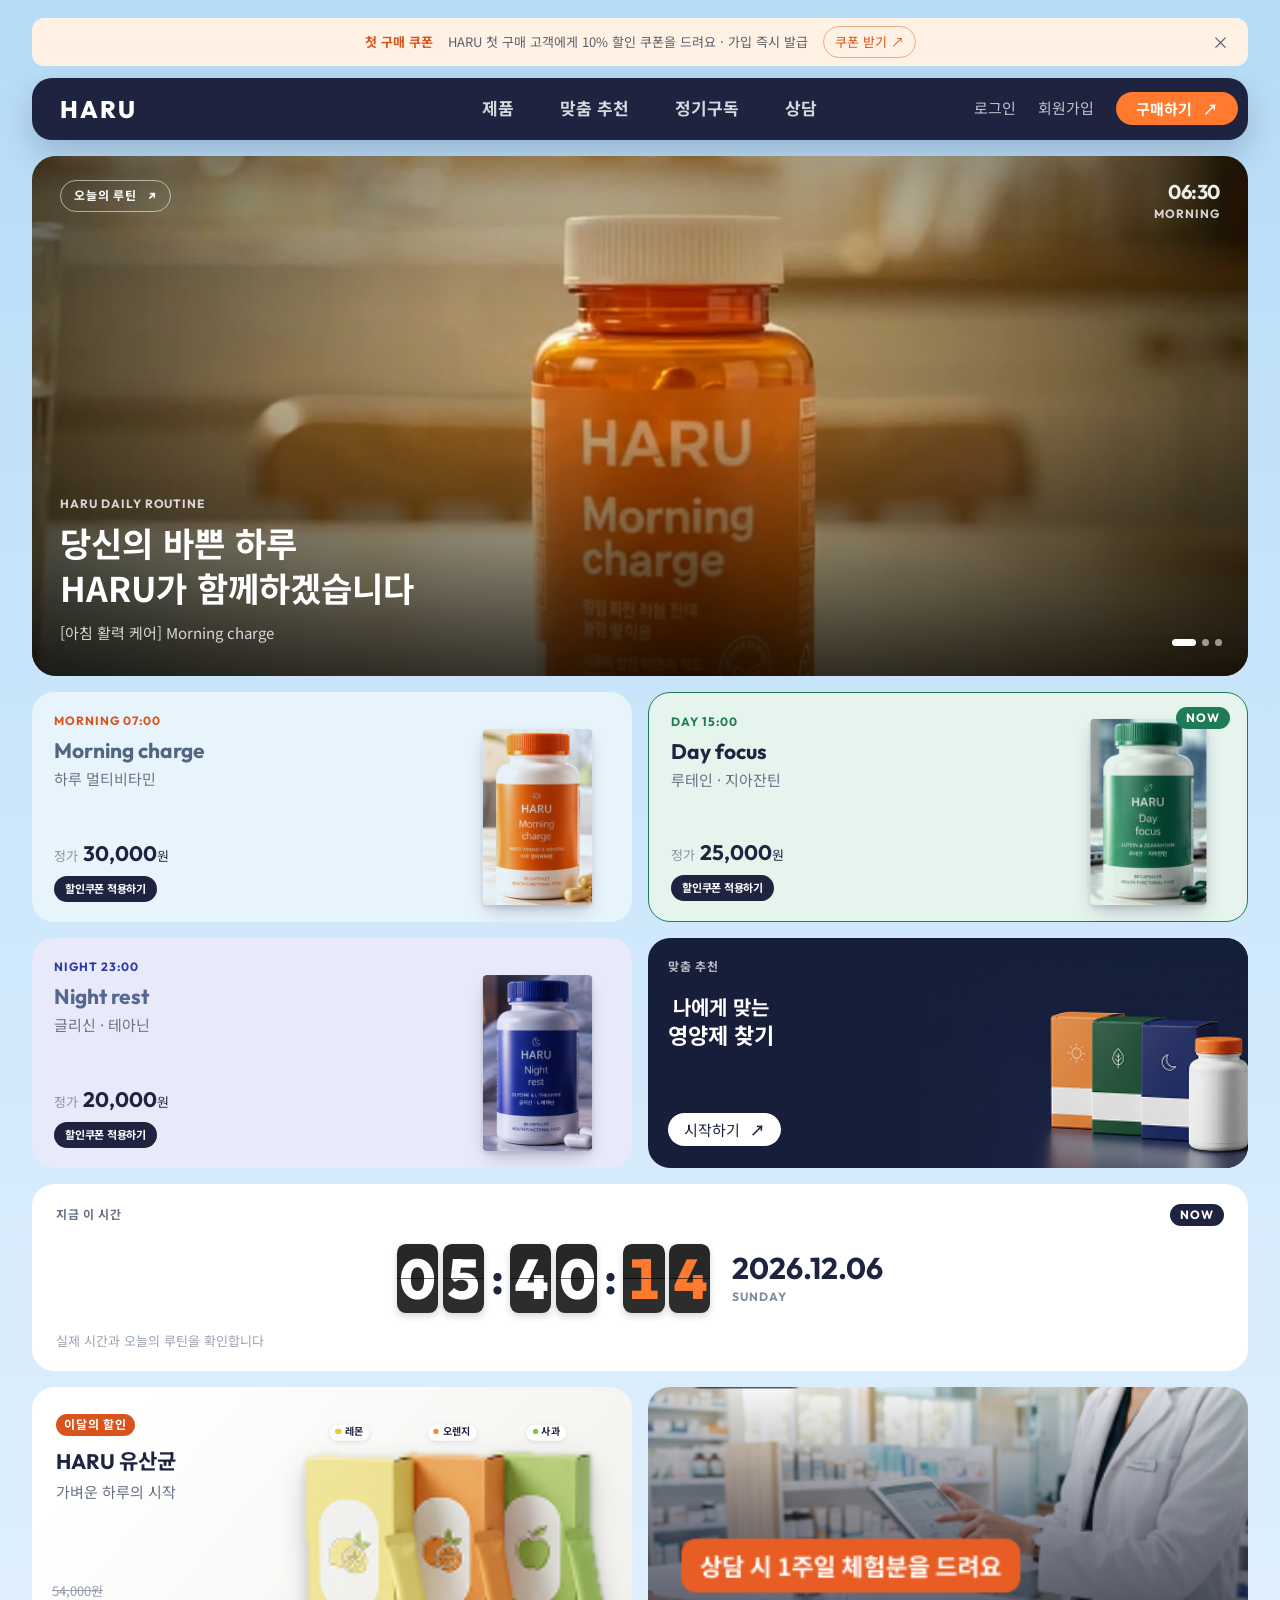
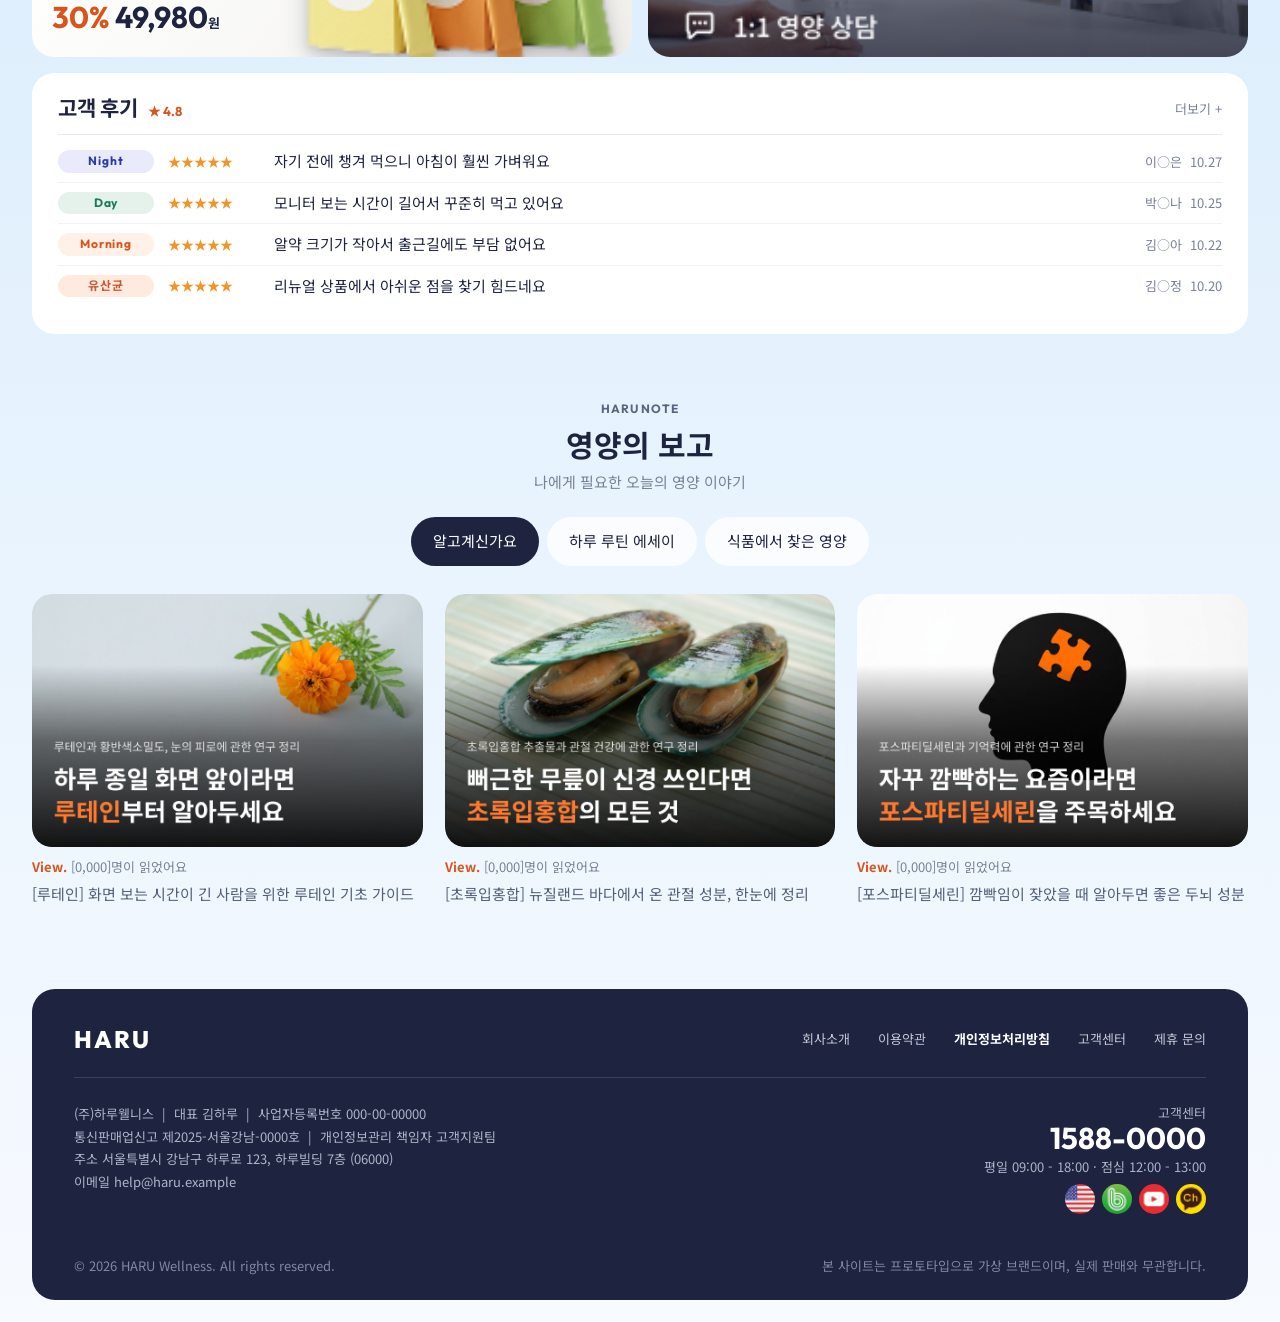
==== commit 5c8d10fa: "제품 상세 확장과 맞춤 추천·정기구독·상담 모달 추가 - 제품 타일을 누르면 그 자리에서 상세가 열림 (Morning·Day·Night) - 맞춤 추천: 나이·성별·키·몸무게·복용" ====
--- a/index.html
+++ b/index.html
@@ -9,9 +9,12 @@
   <link rel="preconnect" href="https://fonts.googleapis.com">
   <link rel="preconnect" href="https://fonts.gstatic.com" crossorigin>
   <link href="https://fonts.googleapis.com/css2?family=Outfit:wght@500;700;800&family=Noto+Sans+KR:wght@400;500;700&display=swap" rel="stylesheet">
+  <link rel="stylesheet" href="https://cdnjs.cloudflare.com/ajax/libs/font-awesome/6.5.2/css/all.min.css" crossorigin="anonymous" referrerpolicy="no-referrer">
   <link rel="stylesheet" href="styles.css">
   <script src="script.js" defer></script>
   <script src="nav.js" defer></script>
+  <script src="product-detail.js" defer></script>
+  <script src="dialogs.js" defer></script>
 </head>
 <body>
   <div class="announcement">
@@ -24,9 +27,9 @@
     <a class="wordmark" href="#top" aria-label="HARU 홈">HARU</a>
     <button class="menu-toggle" type="button" aria-expanded="false" aria-controls="main-nav" aria-label="메뉴 열기"><i></i><i></i></button>
     <nav id="main-nav" class="main-nav" aria-label="주 메뉴">
-      <a href="#products">제품</a><a href="#recommend">맞춤 추천</a><a href="#routine">정기구독</a><a href="#consult">상담</a><a class="nav-mobile-only" href="login.html">로그인</a><a class="nav-mobile-only" href="signup.html">회원가입</a>
+      <a href="#products">제품</a><a href="#recommend" data-dialog-open="recommend-dialog" aria-haspopup="dialog">맞춤 추천</a><a href="#routine" data-dialog-open="subscribe-dialog" aria-haspopup="dialog">정기구독</a><a href="#consult" data-dialog-open="consult-dialog" aria-haspopup="dialog">상담</a><a class="nav-mobile-only" href="login.html">로그인</a><a class="nav-mobile-only" href="signup.html">회원가입</a>
     </nav>
-    <div class="header-actions"><a href="login.html">로그인</a><a href="signup.html">회원가입</a><a class="outline-button" href="#products">구매하기 <span>↗</span></a></div>
+    <div class="header-actions"><a href="login.html">로그인</a><a href="signup.html">회원가입</a><a class="outline-button" href="#products" data-dialog-open="shop-dialog" aria-haspopup="dialog">구매하기 <span>↗</span></a></div>
   </header>
 
   <main id="top" class="shell">
@@ -43,10 +46,107 @@
       </a>
 
       <div class="hero-side">
-        <div class="product-tile morning"><div><span class="eyebrow">MORNING 07:00</span><h2>Morning charge</h2><p>하루 멀티비타민</p><p class="tile-price"><span>정가</span> <b>30,000</b>원</p><a class="coupon-btn" href="#products">할인쿠폰 적용하기</a></div><img src="images/product/Product%20image/bottle_morning.png" alt="HARU Morning charge"></div>
-        <div class="product-tile day"><div><span class="eyebrow">DAY 15:00</span><h2>Day focus</h2><p>루테인 · 지아잔틴</p><p class="tile-price"><span>정가</span> <b>25,000</b>원</p><a class="coupon-btn" href="#products">할인쿠폰 적용하기</a></div><span class="new-badge">NOW</span><img src="images/product/Product%20image/bottle_day.png" alt="HARU Day focus"></div>
-        <div class="product-tile night"><div><span class="eyebrow">NIGHT 23:00</span><h2>Night rest</h2><p>글리신 · 테아닌</p><p class="tile-price"><span>정가</span> <b>20,000</b>원</p><a class="coupon-btn" href="#products">할인쿠폰 적용하기</a></div><img src="images/product/Product%20image/bottle_night.png" alt="HARU Night rest"></div>
-        <a class="recommend-tile" href="#recommend"><div><span class="eyebrow">맞춤 추천</span><h2>나에게 맞는<br><span class="rec-strong">영양제 찾기</span></h2><span class="pill-link">시작하기 <b>↗</b></span></div><img src="images/product/Product%20image/box%20set.png" alt="HARU 세 가지 시간대별 제품 박스"></a>
+        <div class="product-tile morning" data-detail="morning-charge" data-scene-at="3.3">
+          <button class="tile-open" type="button" aria-expanded="false" aria-controls="detail-morning-charge" aria-label="Morning charge 상세 보기"></button>
+          <div class="tile-summary"><span class="eyebrow">MORNING 07:00</span><h2>Morning charge</h2><p>하루 멀티비타민</p><p class="tile-price"><span>정가</span> <b>30,000</b>원</p><a class="coupon-btn" href="#products">할인쿠폰 적용하기</a></div><img src="images/product/Product%20image/bottle_morning.png" alt="HARU Morning charge">
+          <section class="tile-detail" id="detail-morning-charge" aria-label="Morning charge 상세" hidden>
+            <button class="detail-close" type="button" aria-label="상세 닫기">×</button>
+            <header class="detail-head">
+              <span class="eyebrow">MORNING 07:00</span>
+              <h2>Morning charge</h2>
+              <i class="detail-bar" aria-hidden="true"><b></b><b></b><b></b></i>
+              <p class="detail-sub">리포좀 멀티비타민&amp;미네랄 17 데일리</p>
+            </header>
+            <p class="detail-lead">바쁜 아침, 한 알로 하루 기초 영양을 채울 수 있도록 비타민·미네랄 <strong>필수영양소 17종</strong>을 <strong>리포좀 제형기술</strong>로 감싸 <strong>높은 흡수율</strong>로 완성했습니다.</p>
+            <div class="detail-check">
+              <h3><i class="fa-solid fa-clipboard-check" aria-hidden="true"></i>Morning charge가 다른 이유</h3>
+              <ul>
+                <li><i class="fa-solid fa-droplet" aria-hidden="true"></i>흡수율을 높이는 리포좀 제형기술 적용</li>
+                <li class="tight"><i class="fa-solid fa-glass-water" aria-hidden="true"></i>체외 배출이 쉬운 수용성 비타민(B군·C)은 부족하지 않게</li>
+                <li><i class="fa-solid fa-bottle-droplet" aria-hidden="true"></i>축적되기 쉬운 지용성 비타민(D·E·A)은 넘치지 않게</li>
+                <li><i class="fa-solid fa-gem" aria-hidden="true"></i>크롬·아연·구리·몰리브덴·망간, 놓치기 쉬운 미네랄까지 꼼꼼하게</li>
+                <li><i class="fa-solid fa-shield-heart" aria-hidden="true"></i>기초 건강을 위한 꼼꼼한 설계, 23중 기능성</li>
+              </ul>
+            </div>
+            <figure class="detail-visual">
+              <img class="detail-bottle" src="images/product/Product%20image/bottle_morning.png" alt="">
+              <img class="detail-photo" src="images/product/detail/morning_kitchen.jpg" alt="아침 식탁 위의 Morning charge">
+            </figure>
+            <footer class="detail-foot">
+              <p class="tile-price"><span>정가</span> <b>30,000</b>원</p>
+              <a class="coupon-btn" href="#products">할인쿠폰 적용하기</a>
+              <a class="detail-shop" href="#products">공식 쇼핑몰 바로 가기 <span aria-hidden="true">↗</span></a>
+            </footer>
+          </section>
+        </div>
+        <div class="product-tile day" data-detail="day-focus" data-scene-at="11">
+          <button class="tile-open" type="button" aria-expanded="false" aria-controls="detail-day-focus" aria-label="Day focus 상세 보기"></button>
+          <div class="tile-summary"><span class="eyebrow">DAY 15:00</span><h2>Day focus</h2><p>루테인 · 지아잔틴</p><p class="tile-price"><span>정가</span> <b>25,000</b>원</p><a class="coupon-btn" href="#products">할인쿠폰 적용하기</a></div><span class="new-badge">NOW</span><img src="images/product/Product%20image/bottle_day.png" alt="HARU Day focus">
+          <section class="tile-detail" id="detail-day-focus" aria-label="Day focus 상세" hidden>
+            <button class="detail-close" type="button" aria-label="상세 닫기">×</button>
+            <header class="detail-head">
+              <span class="eyebrow">DAY 15:00</span>
+              <h2>Day focus</h2>
+              <i class="detail-bar" aria-hidden="true"><b></b><b></b><b></b></i>
+              <p class="detail-sub">루테인·지아잔틴 <span>눈의 노화 케어 기능성 원료</span></p>
+            </header>
+            <p class="detail-lead">나이 먹으면 어쩔 수 없다고 생각하시는 눈의 노화와 활력, 늦기 전에 관리하실 수 있도록 <strong>루테인지아잔틴복합추출물</strong>과 직접 엄선한 비타민·미네랄 5종을 100% 꽉 채워 <strong>하루 한 캡슐</strong>로 완성했습니다.</p>
+            <div class="detail-check">
+              <h3><i class="fa-solid fa-clipboard-check" aria-hidden="true"></i>눈의 노화, 언제부터 관리해야 할까요?</h3>
+              <ol>
+                <li><i class="fa-solid fa-eye-low-vision" aria-hidden="true"></i>점점 눈이 침침하고 흐릿해져요.</li>
+                <li><i class="fa-solid fa-sun" aria-hidden="true"></i>눈부심이 심해 야외 활동이 불편해요.</li>
+                <li><i class="fa-solid fa-car-side" aria-hidden="true"></i>야간 운전이 잦아요.</li>
+                <li><i class="fa-solid fa-laptop" aria-hidden="true"></i>업무 상 컴퓨터와 스마트폰을 오래 써요.</li>
+                <li><i class="fa-solid fa-seedling" aria-hidden="true"></i>눈의 노화 관리를 시작하고 싶어요.</li>
+              </ol>
+            </div>
+            <figure class="detail-visual">
+              <img class="detail-bottle" src="images/product/Product%20image/bottle_day.png" alt="">
+              <img class="detail-photo" src="images/product/detail/day_marigold.jpg" alt="루테인 원료인 마리골드 꽃">
+            </figure>
+            <footer class="detail-foot">
+              <p class="tile-price"><span>정가</span> <b>25,000</b>원</p>
+              <a class="coupon-btn" href="#products">할인쿠폰 적용하기</a>
+              <a class="detail-shop" href="#products">공식 쇼핑몰 바로 가기 <span aria-hidden="true">↗</span></a>
+            </footer>
+          </section>
+        </div>
+        <div class="product-tile night" data-detail="night-rest" data-scene-at="20">
+          <button class="tile-open" type="button" aria-expanded="false" aria-controls="detail-night-rest" aria-label="Night rest 상세 보기"></button>
+          <div class="tile-summary"><span class="eyebrow">NIGHT 23:00</span><h2>Night rest</h2><p>글리신 · 테아닌</p><p class="tile-price"><span>정가</span> <b>20,000</b>원</p><a class="coupon-btn" href="#products">할인쿠폰 적용하기</a></div><img src="images/product/Product%20image/bottle_night.png" alt="HARU Night rest">
+          <section class="tile-detail" id="detail-night-rest" aria-label="Night rest 상세" hidden>
+            <button class="detail-close" type="button" aria-label="상세 닫기">×</button>
+            <header class="detail-head">
+              <span class="eyebrow">NIGHT 23:00</span>
+              <h2>Night rest</h2>
+              <i class="detail-bar" aria-hidden="true"><b></b><b></b><b></b></i>
+              <p class="detail-sub">흡수율 높은 리포좀 마그네슘</p>
+            </header>
+            <p class="detail-lead">견과류·두류·곡류에 풍부한 마그네슘도 곡류는 <strong>도정 과정에서 최대 96%가 손실</strong>돼, 정제·가공식품 위주의 식사라면 부족해지기 쉽습니다. 체내 흡수율을 높인 <strong>리포좀 마그네슘</strong>을 <strong>비타민 4종</strong>과 함께 담았습니다.</p>
+            <div class="detail-check">
+              <h3><i class="fa-solid fa-clipboard-check" aria-hidden="true"></i>Night rest가 다른 이유</h3>
+              <ul>
+                <li><i class="fa-solid fa-arrow-trend-up" aria-hidden="true"></i>체내 흡수율 UP 리포좀 마그네슘</li>
+                <li><i class="fa-solid fa-flask" aria-hidden="true"></i>미국 Ozabio社의 Lipoza®-Mg 원료 사용</li>
+                <li><i class="fa-solid fa-wheat-awn" aria-hidden="true"></i>도정·가공으로 놓치기 쉬운 마그네슘을 따로 보충</li>
+                <li><i class="fa-solid fa-bolt" aria-hidden="true"></i>에너지 충전 &amp; 신진대사 UP 필수영양소 5종</li>
+                <li><i class="fa-solid fa-moon" aria-hidden="true"></i>하루를 마무리하는 밤, 한 알로 간편하게</li>
+              </ul>
+              <p class="detail-source">[출처] 식품의약품안전처, 건강기능식품 기능성원료 &lt;마그네슘&gt;</p>
+            </div>
+            <figure class="detail-visual">
+              <img class="detail-bottle" src="images/product/Product%20image/bottle_night.png" alt="">
+              <img class="detail-photo" src="images/product/detail/night_bed.jpg" alt="잠자리에 드는 모습">
+            </figure>
+            <footer class="detail-foot">
+              <p class="tile-price"><span>정가</span> <b>20,000</b>원</p>
+              <a class="coupon-btn" href="#products">할인쿠폰 적용하기</a>
+              <a class="detail-shop" href="#products">공식 쇼핑몰 바로 가기 <span aria-hidden="true">↗</span></a>
+            </footer>
+          </section>
+        </div>
+        <a class="recommend-tile" href="#recommend" data-dialog-open="recommend-dialog" aria-haspopup="dialog"><div><span class="eyebrow">맞춤 추천</span><h2>나에게 맞는<br><span class="rec-strong">영양제 찾기</span></h2><span class="pill-link">시작하기 <b>↗</b></span></div><img src="images/product/Product%20image/box%20set.png" alt="HARU 세 가지 시간대별 제품 박스"></a>
         <div class="clock-card" id="routine"><div class="clock-top"><span class="eyebrow">지금 이 시간</span><span class="now-badge">NOW</span></div><div class="clock-bottom"><time class="digital-clock" aria-label="현재 시각" data-clock><span class="flip-group"><span class="flip" data-flip>1</span><span class="flip" data-flip>5</span></span><b>:</b><span class="flip-group"><span class="flip" data-flip>0</span><span class="flip" data-flip>3</span></span><b>:</b><span class="flip-group seconds"><span class="flip" data-flip>0</span><span class="flip" data-flip>0</span></span></time><div class="date-block"><strong data-date>2026.10.28</strong><span data-weekday>WEDNESDAY</span></div></div><p>실제 시간과 오늘의 루틴을 확인합니다</p></div>
       </div>
     </section>
@@ -54,7 +154,7 @@
     <section class="quick-grid" id="products" aria-label="제품과 고객 후기">
       <a class="deal-card" href="#recommend"><span class="deal-tag">이달의 할인</span><h2>HARU 유산균</h2><p>가벼운 하루의 시작</p><div class="price"><del>54,000원</del><strong>30%</strong><b>49,980<small>원</small></b></div><div class="deal-visual"><img src="images/product/Product%20image/gut-balance-cutout.png" alt="HARU 유산균 레몬·오렌지·사과 3가지 맛"><ul class="deal-flavors"><li class="lemon">레몬</li><li class="orange">오렌지</li><li class="apple">사과</li></ul></div></a>
       <div class="review-card"><div class="review-heading"><h2>고객 후기 <span>★ 4.8</span></h2><a href="#footer">더보기 +</a></div><ul class="review-list"><li><span class="review-kind">Night</span><span class="stars">★★★★★</span><p>자기 전에 챙겨 먹으니 아침이 훨씬 가벼워요</p><small>이○은&nbsp; 10.27</small></li><li><span class="review-kind green">Day</span><span class="stars">★★★★★</span><p>모니터 보는 시간이 길어서 꾸준히 먹고 있어요</p><small>박○나&nbsp; 10.25</small></li><li><span class="review-kind orange">Morning</span><span class="stars">★★★★★</span><p>알약 크기가 작아서 출근길에도 부담 없어요</p><small>김○아&nbsp; 10.22</small></li><li><span class="review-kind peach">유산균</span><span class="stars">★★★★★</span><p>리뉴얼 상품에서 아쉬운 점을 찾기 힘드네요</p><small>김○정&nbsp; 10.20</small></li></ul></div>
-      <a class="consult-card" id="consult" href="mailto:help@haru.example"><img src="images/product/%EC%83%81%EB%8B%B4/%EB%AC%B8%EC%9D%98.png" alt=""><span class="consult-chip sr-only">상담 / 문의</span><div class="consult-copy sr-only"><strong>상담 시 주의할 점을 알려드려요</strong><span>◉ 1:1 영양 상담</span><span>🟡 카카오톡 채널</span></div></a>
+      <a class="consult-card" id="consult" href="mailto:help@haru.example" data-dialog-open="consult-dialog" aria-haspopup="dialog"><img src="images/product/%EC%83%81%EB%8B%B4/%EB%AC%B8%EC%9D%98.png" alt=""><span class="consult-chip sr-only">상담 / 문의</span><div class="consult-copy sr-only"><strong>상담 시 주의할 점을 알려드려요</strong><span>◉ 1:1 영양 상담</span><span>🟡 카카오톡 채널</span></div></a>
     </section>
 
     <section class="journal-section" id="recommend">
@@ -69,5 +169,182 @@
   </main>
 
   <footer class="site-footer shell" id="footer"><div class="footer-top"><a class="wordmark" href="#top">HARU</a><nav aria-label="회사 정보"><a href="#footer">회사소개</a><a href="#footer">이용약관</a><a href="#footer"><strong>개인정보처리방침</strong></a><a href="#consult">고객센터</a><a href="#products">제휴 문의</a></nav></div><div class="footer-content"><div><p>(주)하루웰니스&nbsp; |&nbsp; 대표 김하루&nbsp; |&nbsp; 사업자등록번호 000-00-00000</p><p>통신판매업신고 제2025-서울강남-0000호&nbsp; |&nbsp; 개인정보관리 책임자 고객지원팀</p><p>주소 서울특별시 강남구 하루로 123, 하루빌딩 7층 (06000)</p><p>이메일 <a href="mailto:help@haru.example">help@haru.example</a></p></div><div class="footer-contact"><span>고객센터</span><strong>1588-0000</strong><p>평일 09:00 - 18:00 · 점심 12:00 - 13:00</p><div class="socials" aria-label="소셜 미디어"><a href="#footer" aria-label="글로벌 사이트"><img src="images/product/Image/imgi_1_lnb_sns_tw1%201.png" alt=""></a><a href="#footer" aria-label="네이버 밴드"><img src="images/product/Image/imgi_4_lnb_sns_tw3%201.png" alt=""></a><a href="#footer" aria-label="유튜브"><img src="images/product/Image/imgi_3_lnb_sns_tw%201.png" alt=""></a><a href="#footer" aria-label="카카오톡 채널"><img src="images/product/Image/imgi_2_lnb_sns_tw2%201.png" alt=""></a></div></div></div><div class="footer-bottom"><span>© 2026 HARU Wellness. All rights reserved.</span><span>본 사이트는 프로토타입으로 가상 브랜드이며, 실제 판매와 무관합니다.</span></div></footer>
+
+  <!-- 맞춤 추천 신청: '나에게 맞는 영양제 찾기'를 누르면 열림 (recommend.js) -->
+  <dialog class="rec-dialog" id="recommend-dialog" aria-labelledby="rec-title">
+    <form class="rec-form" method="dialog" novalidate>
+      <button class="rec-close" type="button" data-rec-close aria-label="닫기">×</button>
+      <header class="rec-head">
+        <span class="eyebrow">맞춤 추천</span>
+        <h2 id="rec-title">나에게 맞는 영양제 찾기</h2>
+        <p>몇 가지만 알려 주시면 전문 약사가 확인 후 개별로 안내해 드립니다.</p>
+      </header>
+
+      <div class="rec-grid">
+        <label class="rec-field"><span>이름 <em>*</em></span><input name="name" type="text" autocomplete="name" required placeholder="홍길동"></label>
+        <label class="rec-field"><span>나이 <em>*</em></span><input name="age" type="number" inputmode="numeric" min="1" max="120" required placeholder="35"></label>
+
+        <fieldset class="rec-field rec-span">
+          <legend>성별 <em>*</em></legend>
+          <div class="rec-choices">
+            <label><input type="radio" name="gender" value="female" required><span>여성</span></label>
+            <label><input type="radio" name="gender" value="male"><span>남성</span></label>
+          </div>
+        </fieldset>
+
+        <label class="rec-field"><span>키 <em>*</em></span><span class="rec-unit"><input name="height" type="number" inputmode="decimal" min="50" max="250" step="0.1" required placeholder="165"><i>cm</i></span></label>
+        <label class="rec-field"><span>몸무게 <em>*</em></span><span class="rec-unit"><input name="weight" type="number" inputmode="decimal" min="10" max="300" step="0.1" required placeholder="58"><i>kg</i></span></label>
+
+        <fieldset class="rec-field rec-span">
+          <legend>관심 있는 건강 고민 <small>(여러 개 선택)</small></legend>
+          <div class="rec-choices">
+            <label><input type="checkbox" name="concern" value="fatigue"><span>피로·활력</span></label>
+            <label><input type="checkbox" name="concern" value="eye"><span>눈 건강</span></label>
+            <label><input type="checkbox" name="concern" value="sleep"><span>수면·긴장</span></label>
+            <label><input type="checkbox" name="concern" value="gut"><span>장 건강</span></label>
+            <label><input type="checkbox" name="concern" value="immune"><span>면역</span></label>
+          </div>
+        </fieldset>
+
+        <label class="rec-field rec-span"><span>복용 중인 약·영양제</span><textarea name="medication" rows="3" placeholder="예) 혈압약(아침 1알), 오메가3 · 없으면 비워 두세요"></textarea><small>약과 함께 먹으면 안 되는 성분이 있는지 약사가 확인해 드려요.</small></label>
+
+        <label class="rec-field rec-span"><span>연락처 <em>*</em></span><input name="phone" type="tel" inputmode="tel" autocomplete="tel" required pattern="01[016789]-?\d{3,4}-?\d{4}" placeholder="010-1234-5678"></label>
+      </div>
+
+      <fieldset class="rec-terms">
+        <legend>개인정보 동의</legend>
+        <label class="rec-terms-all"><input type="checkbox" data-rec-all><span>아래 내용에 모두 동의합니다</span></label>
+        <div class="rec-term">
+          <label><input type="checkbox" name="agree-privacy" required><span><em>[필수]</em> 개인정보 수집·이용 동의</span></label>
+          <button class="rec-term-more" type="button" aria-expanded="false" aria-controls="rec-term-privacy">보기</button>
+          <dl class="rec-term-body" id="rec-term-privacy" hidden>
+            <dt>수집 항목</dt><dd>이름, 나이, 성별, 연락처</dd>
+            <dt>이용 목적</dt><dd>맞춤 상담 안내 및 연락</dd>
+            <dt>보유 기간</dt><dd>상담 완료 후 1년</dd>
+          </dl>
+        </div>
+        <div class="rec-term">
+          <label><input type="checkbox" name="agree-health" required><span><em>[필수]</em> 건강정보(민감정보) 처리 동의</span></label>
+          <button class="rec-term-more" type="button" aria-expanded="false" aria-controls="rec-term-health">보기</button>
+          <dl class="rec-term-body" id="rec-term-health" hidden>
+            <dt>수집 항목</dt><dd>키, 몸무게, 복용 중인 약·영양제, 건강 고민</dd>
+            <dt>이용 목적</dt><dd>약사의 맞춤 영양제 추천 및 복용 주의 안내</dd>
+            <dt>보유 기간</dt><dd>상담 완료 후 1년</dd>
+          </dl>
+        </div>
+        <p class="rec-terms-note">동의를 거부할 수 있으며, 거부하시면 맞춤 상담 신청이 제한됩니다.</p>
+      </fieldset>
+
+      <p class="rec-error" role="alert" hidden></p>
+      <button class="rec-submit" type="submit">상담 신청하기</button>
+    </form>
+
+    <div class="rec-done" hidden>
+      <button class="rec-close" type="button" data-rec-close aria-label="닫기">×</button>
+      <i class="fa-solid fa-user-doctor" aria-hidden="true"></i>
+      <h2 tabindex="-1">신청이 완료됐어요</h2>
+      <p>잠시 기다리시면 <strong>전문 약사</strong>가 남겨 주신 연락처로<br><strong>개별 문의 안내</strong>를 드립니다.</p>
+      <small>평일 09:00 - 18:00 순차 연락 · 시연용 화면으로 실제 신청은 접수되지 않습니다.</small>
+      <button class="rec-submit" type="button" data-rec-close>확인</button>
+    </div>
+  </dialog>
+
+  <!-- 정기구독 신청: 헤더 '정기구독'을 누르면 열림 (dialogs.js) — 할인율은 data-discount(%) -->
+  <dialog class="rec-dialog" id="subscribe-dialog" aria-labelledby="sub-title">
+    <form class="rec-form sub-form" method="dialog" novalidate>
+      <button class="rec-close" type="button" data-rec-close aria-label="닫기">×</button>
+      <header class="rec-head">
+        <span class="eyebrow">정기구독</span>
+        <h2 id="sub-title">원하는 주기로, 더 저렴하게</h2>
+        <p>제품과 배송 주기를 고르면 정기구독 할인이 바로 적용돼요. 다음 배송 전까지 언제든 해지할 수 있어요.</p>
+      </header>
+
+      <fieldset class="rec-field">
+        <legend>제품 선택 <em>*</em> <small>(여러 개 선택)</small></legend>
+        <div class="sub-products">
+          <label><input type="checkbox" name="product" value="Morning charge" data-price="30000"><img src="images/product/Product%20image/bottle_morning.png" alt=""><b>Morning charge</b><span>멀티비타민</span><strong>30,000원</strong></label>
+          <label><input type="checkbox" name="product" value="Day focus" data-price="25000"><img src="images/product/Product%20image/bottle_day.png" alt=""><b>Day focus</b><span>루테인·지아잔틴</span><strong>25,000원</strong></label>
+          <label><input type="checkbox" name="product" value="Night rest" data-price="20000"><img src="images/product/Product%20image/bottle_night.png" alt=""><b>Night rest</b><span>리포좀 마그네슘</span><strong>20,000원</strong></label>
+        </div>
+        <small>1개월분 정가 기준</small>
+      </fieldset>
+
+      <fieldset class="rec-field sub-cycle-field">
+        <legend>배송 주기 <em>*</em></legend>
+        <div class="sub-cycles">
+          <label><input type="radio" name="cycle" value="1" data-discount="10" required checked><span><b>1개월마다</b><small>1개월분씩 배송</small><em>10% 할인</em></span></label>
+          <label><input type="radio" name="cycle" value="3" data-discount="15"><span><b>3개월마다</b><small>3개월분씩 배송</small><em>15% 할인</em></span></label>
+          <label><input type="radio" name="cycle" value="5" data-discount="20"><span><b>5개월마다</b><small>5개월분씩 배송</small><em>20% 할인</em></span></label>
+        </div>
+      </fieldset>
+
+      <dl class="sub-summary" aria-live="polite">
+        <div><dt>정가</dt><dd data-sub-list>0원</dd></div>
+        <div><dt>정기구독 할인 <span data-sub-rate>10%</span></dt><dd class="minus" data-sub-off>-0원</dd></div>
+        <div class="total"><dt>회당 결제 금액</dt><dd data-sub-total>0원</dd></div>
+      </dl>
+
+      <div class="rec-grid sub-ship">
+        <label class="rec-field"><span>받는 분 <em>*</em></span><input name="name" type="text" autocomplete="name" required placeholder="홍길동"></label>
+        <label class="rec-field"><span>연락처 <em>*</em></span><input name="phone" type="tel" inputmode="tel" autocomplete="tel" required pattern="01[016789]-?\d{3,4}-?\d{4}" placeholder="010-1234-5678"></label>
+        <label class="rec-field rec-span"><span>배송지 <em>*</em></span><input name="address" type="text" autocomplete="street-address" required placeholder="서울시 강남구 하루로 123, 7층"></label>
+      </div>
+
+      <fieldset class="rec-terms">
+        <legend>개인정보 동의</legend>
+        <div class="rec-term">
+          <label><input type="checkbox" name="agree-privacy" required><span><em>[필수]</em> 개인정보 수집·이용 동의</span></label>
+          <button class="rec-term-more" type="button" aria-expanded="false" aria-controls="sub-term-privacy">보기</button>
+          <dl class="rec-term-body" id="sub-term-privacy" hidden>
+            <dt>수집 항목</dt><dd>받는 분 이름, 연락처, 배송지</dd>
+            <dt>이용 목적</dt><dd>정기구독 상품 배송 및 배송 안내</dd>
+            <dt>보유 기간</dt><dd>구독 해지 후 5년 (전자상거래법에 따른 보관)</dd>
+          </dl>
+        </div>
+        <p class="rec-terms-note">동의를 거부할 수 있으며, 거부하시면 정기구독 신청이 제한됩니다.</p>
+      </fieldset>
+
+      <p class="rec-error" role="alert" hidden></p>
+      <button class="rec-submit" type="submit">정기구독 신청하기</button>
+    </form>
+
+    <div class="rec-done" hidden>
+      <button class="rec-close" type="button" data-rec-close aria-label="닫기">×</button>
+      <i class="fa-solid fa-box-open" aria-hidden="true"></i>
+      <h2 tabindex="-1">정기구독 신청이 완료됐어요</h2>
+      <p data-sub-done></p>
+      <small>시연용 화면으로 실제 신청·결제는 이루어지지 않습니다.</small>
+      <button class="rec-submit" type="button" data-rec-close>확인</button>
+    </div>
+  </dialog>
+
+  <!-- 상담 안내: 헤더 '상담'을 누르면 열림 (dialogs.js) -->
+  <dialog class="rec-dialog consult-dialog" id="consult-dialog" aria-labelledby="consult-title">
+    <div class="rec-done consult-body">
+      <button class="rec-close" type="button" data-rec-close aria-label="닫기">×</button>
+      <i class="fa-solid fa-headset" aria-hidden="true"></i>
+      <h2 id="consult-title" tabindex="-1">무엇이든 편하게 물어보세요</h2>
+      <p>제품·복용법·정기구독 문의는 카카오톡이나 전화로 상담해 드려요.</p>
+      <div class="consult-actions">
+        <!-- 실제 채널이 생기면 href를 https://pf.kakao.com/_채널ID/chat 으로 바꾸면 됨 -->
+        <a class="consult-kakao" href="#consult" data-consult-kakao><i class="fa-solid fa-comment" aria-hidden="true"></i><span><b>카카오톡 상담</b><small>카카오톡에서 'HARU' 채널 검색</small></span></a>
+        <a class="consult-tel" href="tel:1588-0000"><i class="fa-solid fa-phone" aria-hidden="true"></i><span><b>1588-0000</b><small>전화 상담</small></span></a>
+      </div>
+      <p class="consult-hours">평일 09:00 - 18:00 · 점심 12:00 - 13:00 · 주말·공휴일 휴무</p>
+      <button class="consult-rec" type="button" data-dialog-open="recommend-dialog">약사 1:1 맞춤 상담 신청하기 <span aria-hidden="true">↗</span></button>
+    </div>
+  </dialog>
+
+  <!-- 구매하기 안내: 헤더 '구매하기'를 누르면 열림 (dialogs.js) — 쇼핑몰이 생기면 버튼 href에 주소를 넣으면 됨 -->
+  <dialog class="rec-dialog consult-dialog" id="shop-dialog" aria-labelledby="shop-title">
+    <div class="rec-done">
+      <button class="rec-close" type="button" data-rec-close aria-label="닫기">×</button>
+      <i class="fa-solid fa-bag-shopping" aria-hidden="true"></i>
+      <h2 id="shop-title" tabindex="-1">공식 쇼핑몰로 이동합니다</h2>
+      <p>HARU 제품 구매는 공식 쇼핑몰에서 진행돼요.</p>
+      <small>시연용 화면으로 실제 쇼핑몰은 연결되어 있지 않습니다.</small>
+      <button class="rec-submit" type="button" data-rec-close>확인</button>
+    </div>
+  </dialog>
 </body>
 </html>
--- a/styles.css
+++ b/styles.css
@@ -353,3 +353,238 @@
   .deal-visual{transform:translate(9px,calc(-50% + 26px)) scale(1.16)}
   .deal-flavors li{font-size:calc(10px / 1.16)}
 }
+
+/* 로그인 상태 — 헤더의 회원 이름 */
+.site-header a.is-user{color:#fff;font-weight:700}
+
+/* =========================================================
+   제품 상세(서브페이지) — 타일을 누르면 그 자리에서 커져 4칸을 차지
+   ========================================================= */
+.tile-open{position:absolute;inset:0;z-index:1;border:0;padding:0;background:none;cursor:pointer;border-radius:inherit}
+.tile-open:focus-visible{outline:3px solid var(--ink);outline-offset:-3px}
+.product-tile .tile-summary{z-index:2;pointer-events:none}
+.product-tile .tile-summary .coupon-btn{pointer-events:auto}
+.product-tile .new-badge{pointer-events:none}
+
+/* 열린 상태: 다른 타일은 숨기고 이 타일이 위 두 줄을 모두 차지 */
+.hero-side.is-detail>.product-tile:not(.is-open),.hero-side.is-detail>.recommend-tile{display:none}
+.hero-side.is-detail>.product-tile.is-open{grid-column:1/-1;grid-row:1/3}
+.hero-side.is-detail>.clock-card{grid-row:3}
+.product-tile.is-open{cursor:default;padding:28px 30px 24px;background:#eef8f3!important;transform:none!important}
+.product-tile.is-open>.tile-open,.product-tile.is-open>.tile-summary,.product-tile.is-open>img,.product-tile.is-open>.new-badge{display:none}
+
+.tile-detail{position:relative;z-index:2;display:grid;grid-template-columns:minmax(0,1fr) minmax(150px,.62fr);
+  grid-template-areas:"head visual" "lead visual" "check visual" "foot foot";column-gap:28px;row-gap:14px;width:100%;color:var(--ink)}
+.tile-detail[hidden]{display:none}
+.product-tile.is-open .tile-detail{animation:detail-in .35s .12s ease both}
+@keyframes detail-in{from{opacity:0;transform:translateY(8px)}to{opacity:1;transform:none}}
+
+.detail-close{position:absolute;right:-10px;top:-14px;width:36px;height:36px;border:0;border-radius:50%;background:#fff;color:var(--ink);
+  font-size:22px;line-height:1;cursor:pointer;box-shadow:0 2px 8px rgba(30,35,64,.14);transition:background-color .2s,color .2s}
+.detail-close:hover{background:var(--ink);color:#fff}
+.detail-head{grid-area:head}
+.detail-head .eyebrow{color:var(--green);margin-bottom:6px}
+.detail-head h2{margin:0;font-family:var(--font-en);font-size:var(--t-h2);font-weight:800;line-height:1.1}
+.detail-bar{display:flex;gap:3px;margin:10px 0 10px}
+.detail-bar b{width:28px;height:4px;border-radius:2px;background:var(--orange)}
+.detail-bar b:nth-child(2){background:var(--green)}.detail-bar b:nth-child(3){background:var(--night)}
+.detail-sub{margin:0;font-size:var(--t-body);font-weight:700;line-height:1.5}
+.detail-sub span{margin-left:6px;font-weight:400;color:#5a5e70;font-size:var(--t-caption)}
+.detail-lead{grid-area:lead;margin:0;font-size:var(--t-caption);line-height:1.7;color:#3b4058}
+.detail-lead strong{color:var(--green)}
+.detail-check{grid-area:check}
+.detail-check h3{margin:0 0 8px;font-size:var(--t-body);font-weight:700;line-height:1.4}
+.detail-check ol{margin:0;padding:0;list-style:none;counter-reset:chk;display:grid;gap:5px}
+.detail-check li{counter-increment:chk;display:flex;gap:10px;align-items:baseline;font-size:var(--t-caption);line-height:1.5}
+.detail-check li:before{content:counter(chk,decimal-leading-zero);font-family:var(--font-en);font-weight:700;font-size:var(--t-label);color:var(--green);letter-spacing:.04em}
+
+.detail-visual{grid-area:visual;margin:0;display:grid;align-content:start;gap:14px;justify-items:center;padding-top:22px}
+.product-tile .tile-detail img{position:static;transform:none;animation:none;mix-blend-mode:normal;aspect-ratio:auto;height:auto;right:auto;bottom:auto}
+.tile-detail .detail-bottle{width:min(120px,70%);border-radius:8px;box-shadow:0 12px 22px -6px rgba(30,35,64,.28),0 3px 6px rgba(30,35,64,.12)}
+.tile-detail .detail-photo{width:100%;max-width:220px;border-radius:14px;object-fit:cover;aspect-ratio:4/3;box-shadow:none}
+
+.detail-foot{grid-area:foot;display:flex;align-items:center;gap:12px;flex-wrap:wrap;padding-top:14px;border-top:1px solid rgba(31,122,87,.18)}
+.detail-foot .tile-price{margin:0!important}
+.detail-foot .tile-price b{font-size:var(--t-h3)}
+.detail-shop{margin-left:auto;font-size:var(--t-caption);font-weight:700;color:var(--green);white-space:nowrap}
+.detail-shop:hover{text-decoration:underline;text-underline-offset:3px}
+
+/* 그 자리에서 커지는 전환 (View Transitions 지원 브라우저) */
+::view-transition-group(detail-tile){animation-duration:.45s;animation-timing-function:cubic-bezier(.2,.8,.2,1)}
+::view-transition-old(detail-tile),::view-transition-new(detail-tile){height:100%;object-fit:cover}
+
+@media(max-width:1280px){
+  .hero-side.is-detail>.product-tile.is-open{grid-row:auto}
+  .hero-side.is-detail>.clock-card{grid-row:auto}
+}
+@media(max-width:700px){
+  .product-tile.is-open{padding:22px 18px 20px}
+  .tile-detail{grid-template-columns:1fr;grid-template-areas:"head" "visual" "lead" "check" "foot"}
+  .detail-visual{grid-template-columns:auto 1fr;justify-items:stretch;align-items:center;padding-top:0}
+  .tile-detail .detail-bottle{width:90px}
+  .detail-close{right:-6px;top:-8px}
+  .detail-shop{margin-left:0}
+}
+.detail-close:focus:not(:focus-visible){outline:none}
+.product-tile .tile-detail p{max-width:none}
+
+/* 체크리스트 아이콘 (Font Awesome) — 번호 대신 민트 원 안의 아이콘 */
+.detail-check h3{display:flex;align-items:center;gap:8px}
+.detail-check h3 i{color:var(--green);font-size:.95em}
+.detail-check ol{gap:7px}
+.detail-check li{align-items:center}
+.detail-check li:before{content:none}
+.detail-check li i{flex:none;display:grid;place-items:center;width:26px;height:26px;border-radius:50%;background:#d6efe4;color:var(--green);font-size:12px}
+
+/* 체크 목록을 ul로 써도 같은 모양 */
+.detail-check ul{margin:0;padding:0;list-style:none;display:grid;gap:7px}
+
+/* Morning charge 상세 — 제품색(주황)으로 */
+.product-tile.morning.is-open{background:#fff4ea!important;border:1.5px solid rgba(217,84,26,.35)}
+.morning .detail-head .eyebrow,.morning .detail-lead strong,.morning .detail-check h3 i,.morning .detail-shop{color:var(--orange)}
+.morning .detail-check li i{background:#ffe3cc;color:var(--orange)}
+.morning .detail-foot{border-top-color:rgba(217,84,26,.2)}
+/* 마지막 글자만 넘어가지 않게 자간을 살짝 줄임 */
+.detail-check li.tight{letter-spacing:-.04em;word-break:keep-all}
+
+/* Night rest 상세 — 제품색(남색)으로 */
+.product-tile.night.is-open{background:#eef0fb!important;border:1.5px solid rgba(43,57,169,.3)}
+.night .detail-head .eyebrow,.night .detail-lead strong,.night .detail-check h3 i,.night .detail-shop{color:var(--night)}
+.night .detail-check li i{background:#dde1f8;color:var(--night)}
+.night .detail-foot{border-top-color:rgba(43,57,169,.18)}
+
+/* 상세 세로 간격 — 남는 높이는 체크 목록 아래로 */
+.tile-detail{grid-template-rows:auto auto 1fr auto;align-items:start}
+@media(max-width:700px){.tile-detail{grid-template-rows:none}}
+
+/* 체크 목록 아래 출처 */
+.product-tile .detail-check .detail-source{margin:10px 0 0;font-size:10px;color:#8a8fa0}
+
+/* 맞춤 추천 신청 모달 */
+.rec-dialog{width:min(560px,calc(100% - 32px));max-height:calc(100dvh - 48px);padding:0;border:0;border-radius:24px;background:#fff;color:var(--ink);box-shadow:0 24px 60px rgba(30,35,64,.25);overflow:auto;overscroll-behavior:contain}
+.rec-dialog::backdrop{background:rgba(30,35,64,.45);-webkit-backdrop-filter:blur(3px);backdrop-filter:blur(3px)}
+.rec-dialog[open]{animation:rec-in .28s cubic-bezier(.2,.8,.2,1)}
+@keyframes rec-in{from{opacity:0;transform:translateY(14px) scale(.98)}}
+@media(prefers-reduced-motion:reduce){.rec-dialog[open]{animation:none}}
+.rec-form,.rec-done{position:relative;padding:36px 36px 30px}
+.rec-close{position:absolute;top:14px;right:14px;width:36px;height:36px;border:0;border-radius:50%;background:#f4f5f8;color:var(--ink);font-size:22px;line-height:1;cursor:pointer}
+.rec-close:hover{background:#e9ebf1}
+.rec-head .eyebrow{color:var(--orange)}
+.rec-head h2{margin:6px 0 0;font-size:var(--t-h3);font-weight:700;line-height:1.35}
+.rec-head p{margin:6px 0 22px;font-size:var(--t-caption);color:#5a5e70;line-height:1.55}
+
+.rec-grid{display:grid;grid-template-columns:1fr 1fr;gap:14px 12px}
+.rec-span{grid-column:1/-1}
+.rec-field{display:grid;gap:6px;min-width:0;margin:0;padding:0;border:0}
+.rec-field>span:first-child,.rec-field legend{padding:0;font-size:var(--t-caption);font-weight:700}
+.rec-field em,.rec-terms em{font-style:normal;color:var(--orange)}
+.rec-field legend small{font-weight:400;color:#8a8fa0}
+.rec-field legend+.rec-choices{margin-top:6px}
+.rec-field>small{font-size:11px;color:#8a8fa0}
+.rec-field input:not([type=radio]):not([type=checkbox]),.rec-field textarea{width:100%;box-sizing:border-box;padding:11px 13px;border:1px solid var(--line);border-radius:12px;background:#f8f9fb;font:400 var(--t-body)/1.4 var(--font);color:var(--ink);transition:border-color .2s,background .2s}
+.rec-field textarea{resize:vertical;min-height:76px}
+.rec-field input:focus,.rec-field textarea:focus{outline:none;border-color:var(--orange);background:#fff}
+.rec-field [aria-invalid=true]{border-color:#d33!important;background:#fff6f6!important}
+.rec-unit{position:relative;display:block}
+.rec-unit input{padding-right:42px!important}
+.rec-unit i{position:absolute;right:13px;top:50%;transform:translateY(-50%);font-style:normal;font-size:var(--t-caption);color:#8a8fa0;pointer-events:none}
+.rec-field input::-webkit-inner-spin-button{appearance:none;margin:0}
+.rec-field input[type=number]{-moz-appearance:textfield;appearance:textfield}
+
+.rec-choices{display:flex;flex-wrap:wrap;gap:8px}
+.rec-choices label{position:relative;cursor:pointer}
+.rec-choices input{position:absolute;opacity:0;inset:0;margin:0;cursor:pointer}
+.rec-choices span{display:block;padding:8px 14px;border:1px solid var(--line);border-radius:999px;font-size:var(--t-caption);font-weight:500;transition:background .2s,border-color .2s,color .2s}
+.rec-choices input:checked+span{background:#fff1e3;border-color:var(--orange);color:var(--orange);font-weight:700}
+.rec-choices input:focus-visible+span{outline:2px solid var(--orange);outline-offset:2px}
+.rec-choices input[aria-invalid=true]+span{border-color:#d33}
+
+/* 동의: 입력 칸 아래 구분선 → 전체 동의 → 필수 2개(보기로 펼침) → 거부권 안내, 바로 아래 신청 버튼 */
+.rec-terms{margin:24px 0 0;padding:8px 0 0;border:0;border-top:1px solid var(--line)}
+.rec-terms legend{padding:0;font-size:var(--t-caption);font-weight:700}
+.rec-terms label{display:flex;align-items:center;gap:10px;min-width:0;font-size:var(--t-caption);line-height:1.5;cursor:pointer}
+.rec-terms input{flex:none;width:18px;height:18px;margin:0;accent-color:var(--ink)}
+.rec-terms input[aria-invalid=true]{outline:2px solid #d33;outline-offset:1px}
+.rec-terms-all{margin:10px 0 4px;padding:12px 14px;border-radius:12px;background:#f4f5f8;font-weight:700}
+.rec-terms .rec-terms-all{font-size:var(--t-body)}
+.rec-term{display:grid;grid-template-columns:minmax(0,1fr) auto;align-items:center;gap:0 10px;padding:8px 14px}
+.rec-term-more{padding:2px 0;border:0;background:none;font:500 12px/1.4 var(--font);color:#8a8fa0;text-decoration:underline;text-underline-offset:3px;cursor:pointer}
+.rec-term-more:hover{color:var(--ink)}
+.rec-term-body{grid-column:1/-1;display:grid;grid-template-columns:auto 1fr;gap:4px 12px;margin:8px 0 2px 28px;padding:10px 12px;border-radius:10px;background:#f8f9fb;font-size:11px;line-height:1.5}
+.rec-term-body[hidden]{display:none}
+.rec-term-body dt{color:#8a8fa0}
+.rec-term-body dd{margin:0;color:#5a5e70}
+.rec-terms-note{margin:6px 14px 0;font-size:11px;line-height:1.5;color:#8a8fa0}
+
+.rec-error{margin:14px 0 0;font-size:var(--t-caption);font-weight:700;color:#d33}
+.rec-submit{display:block;width:100%;height:52px;margin-top:18px;border:0;border-radius:12px;background:var(--ink);color:#fff;font:700 var(--t-body)/1 var(--font);cursor:pointer;transition:filter .2s,transform .2s}
+.rec-submit:hover{filter:brightness(1.15)}
+.rec-submit:active{transform:translateY(1px)}
+
+.rec-done{display:grid;justify-items:center;text-align:center;padding-top:48px}
+.rec-done>i{display:grid;place-items:center;width:64px;height:64px;border-radius:50%;background:#fff1e3;color:var(--orange);font-size:26px}
+.rec-done h2{margin:18px 0 0;font-size:var(--t-h3);font-weight:700;outline:none}
+.rec-done p{margin:10px 0 0;font-size:var(--t-body);line-height:1.65;color:#5a5e70}
+.rec-done p strong{color:var(--ink)}
+.rec-done small{margin-top:12px;font-size:11px;color:#8a8fa0}
+.rec-done[hidden],.rec-form[hidden]{display:none}
+
+/* 정기구독 모달 — 제품 카드 · 배송 주기 · 금액 요약 */
+.sub-form>.rec-field+.rec-field{margin-top:18px}
+.sub-products{display:grid;grid-template-columns:repeat(3,minmax(0,1fr));gap:10px;margin-top:8px}
+.sub-products label{position:relative;display:grid;justify-items:center;gap:2px;padding:14px 8px 12px;border:1.5px solid var(--line);border-radius:14px;text-align:center;cursor:pointer;transition:border-color .2s,background .2s}
+.sub-products input{position:absolute;top:10px;left:10px;width:18px;height:18px;margin:0;accent-color:var(--orange)}
+.sub-products img{width:44px;height:auto;margin-bottom:6px;border-radius:4px}
+.sub-products b{font-family:var(--font-en);font-size:var(--t-caption)}
+.sub-products span{font-size:11px;color:#8a8fa0}
+.sub-products strong{margin-top:4px;font-size:var(--t-caption)}
+.sub-products label:has(input:checked){border-color:var(--orange);background:#fff7f0}
+.sub-products label:has(input[aria-invalid=true]){border-color:#d33}
+.sub-products label:has(input:focus-visible){outline:2px solid var(--orange);outline-offset:2px}
+
+.sub-cycles{display:grid;grid-template-columns:repeat(3,minmax(0,1fr));gap:10px;margin-top:8px}
+.sub-cycles label{position:relative;cursor:pointer}
+.sub-cycles input{position:absolute;opacity:0;inset:0;margin:0;cursor:pointer}
+.sub-cycles span{display:grid;justify-items:center;gap:2px;padding:12px 6px;border:1.5px solid var(--line);border-radius:14px;text-align:center;transition:border-color .2s,background .2s}
+.sub-cycles b{font-size:var(--t-body)}
+.sub-cycles small{font-size:11px;color:#8a8fa0}
+.sub-cycles em{margin-top:4px;padding:1px 8px;border-radius:999px;background:#ffe3cc;color:#a8400f;font-size:11px;font-weight:700}
+.sub-cycles input:checked+span{border-color:var(--orange);background:#fff7f0}
+.sub-cycles input:checked+span em{background:var(--orange);color:#fff}
+.sub-cycles input:focus-visible+span{outline:2px solid var(--orange);outline-offset:2px}
+
+.sub-summary{margin:18px 0 0;padding:14px 16px;border-radius:14px;background:#f4f5f8;font-size:var(--t-caption)}
+.sub-summary div{display:flex;justify-content:space-between;gap:12px;padding:3px 0}
+.sub-summary dt{color:#5a5e70}
+.sub-summary dd{margin:0;font-weight:700}
+.sub-summary .minus{color:var(--orange)}
+.sub-summary .total{margin-top:6px;padding-top:9px;border-top:1px solid var(--line)}
+.sub-summary .total dt{color:var(--ink);font-weight:700}
+.sub-summary .total dd{font-size:var(--t-h3);color:var(--ink)}
+.sub-ship{margin-top:20px}
+
+/* 상담 안내 모달 */
+.consult-dialog{width:min(440px,calc(100% - 32px))}
+.consult-actions{display:grid;gap:10px;width:100%;margin-top:20px}
+.consult-actions a{display:flex;align-items:center;gap:14px;padding:14px 18px;border-radius:14px;text-align:left;transition:filter .2s,transform .2s}
+.consult-actions a:hover{filter:brightness(.97)}
+.consult-actions a:active{transform:translateY(1px)}
+.consult-actions i{font-size:20px}
+.consult-actions span{display:grid;gap:2px}
+.consult-actions b{font-size:var(--t-body)}
+.rec-done .consult-actions small{margin:0;font-size:11px;color:inherit;opacity:.7}
+.consult-kakao{background:#fee500;color:rgba(0,0,0,.85)}
+.consult-tel{background:#f4f5f8;color:var(--ink)}
+.consult-tel b{font-family:var(--font-en);font-size:var(--t-h3)}
+.rec-done .consult-hours{margin-top:14px;font-size:11px;color:#8a8fa0}
+.consult-rec{margin-top:14px;padding:4px 0;border:0;background:none;font:700 var(--t-caption)/1.4 var(--font);color:var(--orange);cursor:pointer}
+.consult-rec:hover{text-decoration:underline;text-underline-offset:3px}
+
+@media(max-width:700px){
+  .sub-products,.sub-cycles{gap:6px}
+  .sub-products b{font-size:11px}
+  .sub-cycles b{font-size:var(--t-caption)}
+  .rec-dialog{width:calc(100% - 24px);border-radius:20px}
+  .rec-form,.rec-done{padding:30px 20px 22px}
+  .rec-done{padding-top:42px}
+}
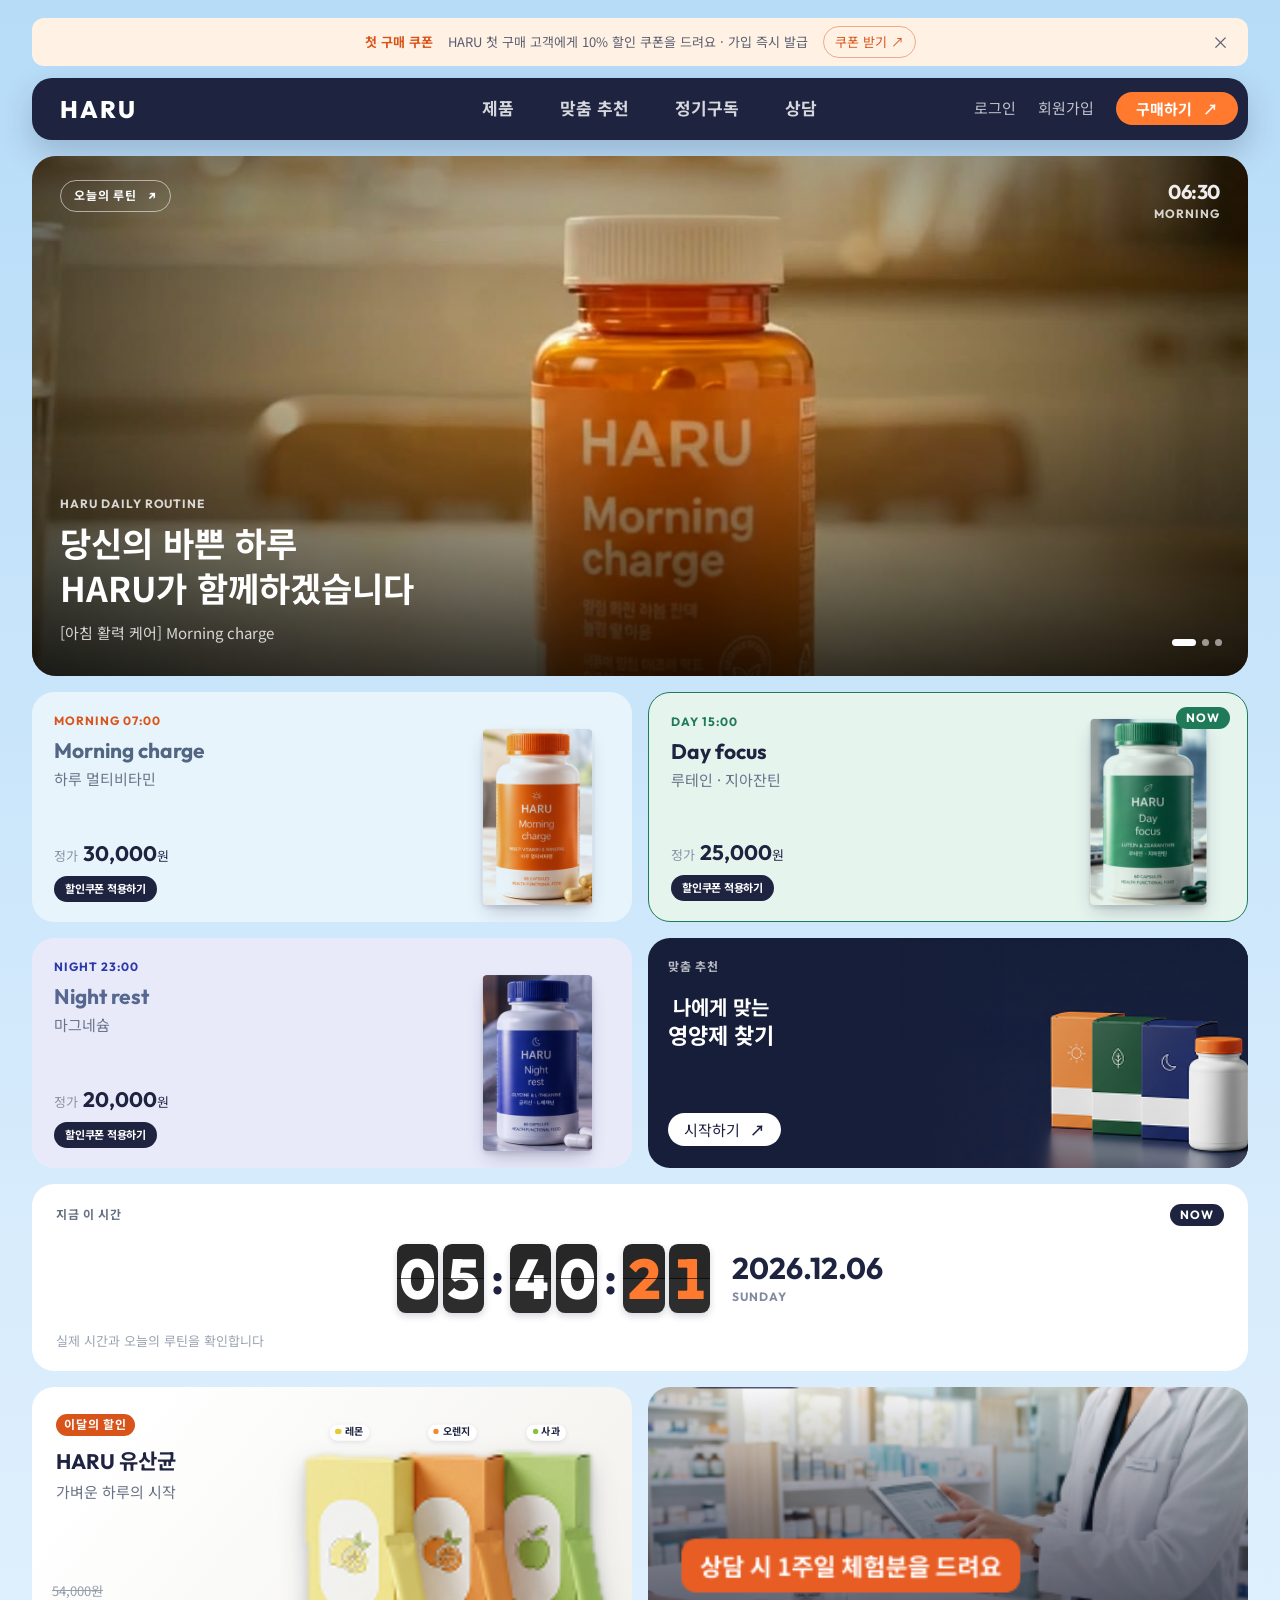
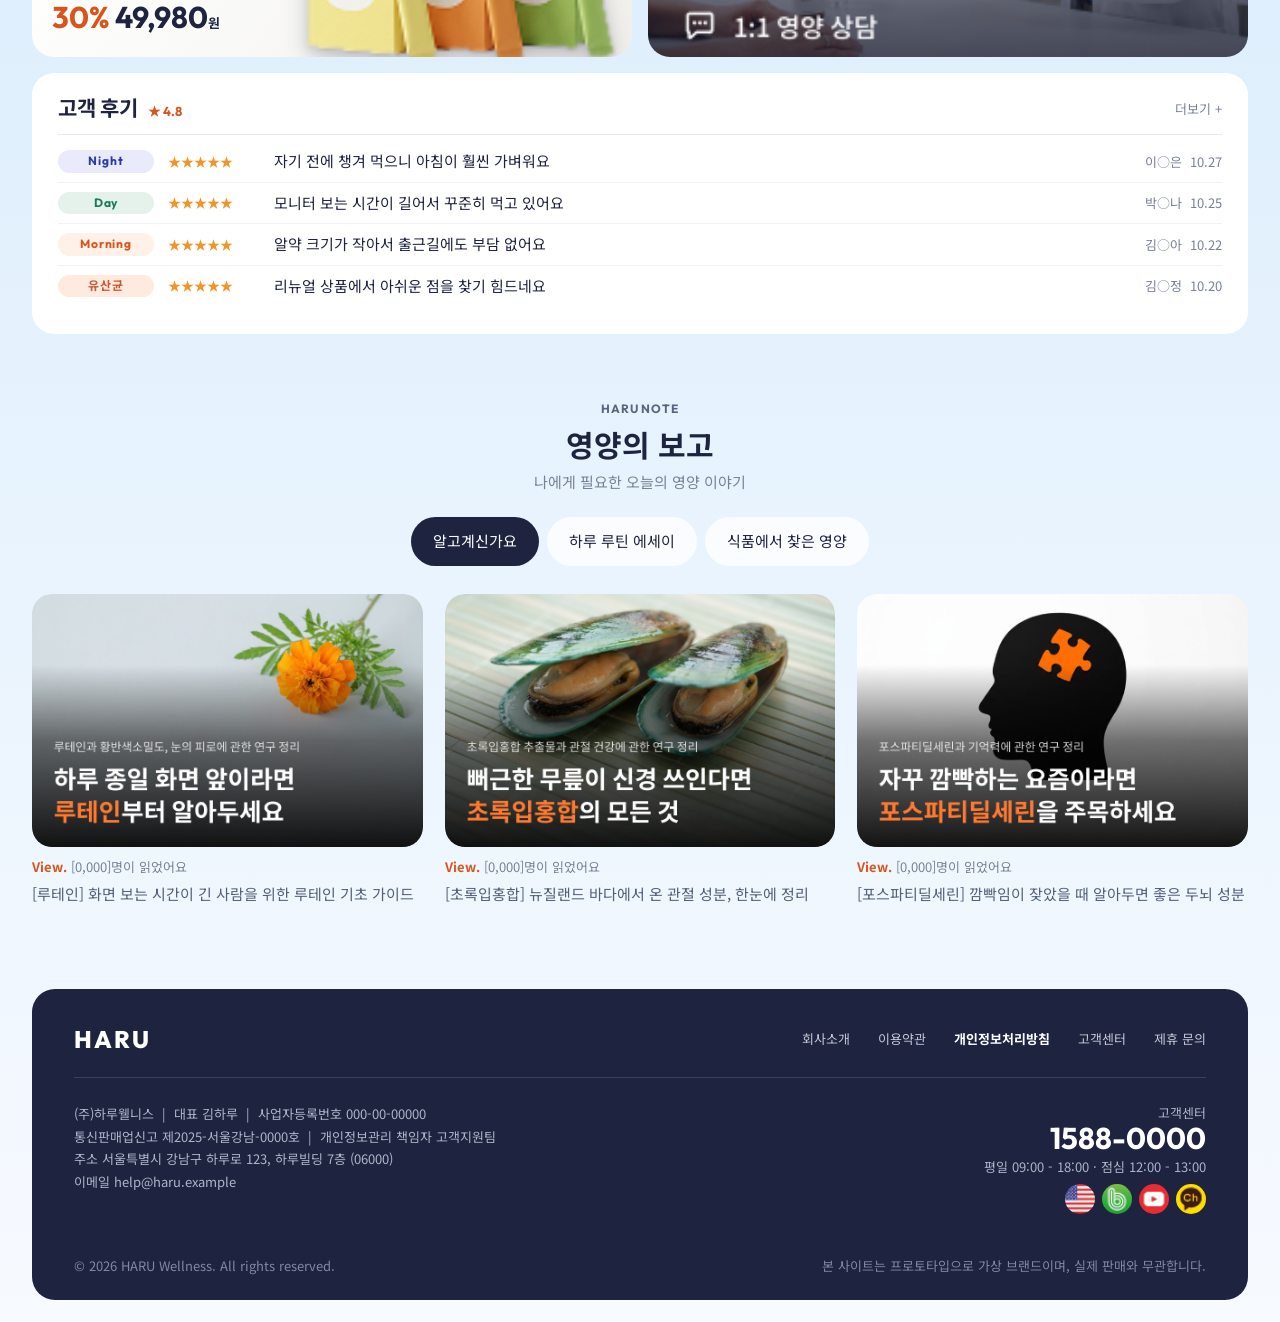
==== commit c3afd7e0: "제품 상세 문구를 기능성 원료 기준으로 정리 Co-Authored-By: Claude Opus 5.5 <noreply@anthropic.com>" ====
--- a/index.html
+++ b/index.html
@@ -51,23 +51,24 @@
           <div class="tile-summary"><span class="eyebrow">MORNING 07:00</span><h2>Morning charge</h2><p>하루 멀티비타민</p><p class="tile-price"><span>정가</span> <b>30,000</b>원</p><a class="coupon-btn" href="#products">할인쿠폰 적용하기</a></div><img src="images/product/Product%20image/bottle_morning.png" alt="HARU Morning charge">
           <section class="tile-detail" id="detail-morning-charge" aria-label="Morning charge 상세" hidden>
             <button class="detail-close" type="button" aria-label="상세 닫기">×</button>
-            <header class="detail-head">
+             <header class="detail-head">
               <span class="eyebrow">MORNING 07:00</span>
               <h2>Morning charge</h2>
               <i class="detail-bar" aria-hidden="true"><b></b><b></b><b></b></i>
-              <p class="detail-sub">리포좀 멀티비타민&amp;미네랄 17 데일리</p>
+              <p class="detail-sub">아침 루틴 멀티비타민 · 미네랄</p>
             </header>
-            <p class="detail-lead">바쁜 아침, 한 알로 하루 기초 영양을 채울 수 있도록 비타민·미네랄 <strong>필수영양소 17종</strong>을 <strong>리포좀 제형기술</strong>로 감싸 <strong>높은 흡수율</strong>로 완성했습니다.</p>
+            <p class="detail-lead">알람이 울리고 하루가 시작되는 시간. 바쁜 아침에도 한 알로 기본을 챙길 수 있도록, 에너지 대사에 필요한 <strong>비타민 B군</strong>과 <strong>비타민 C·D, 아연</strong>을 한 캡슐에 담았습니다.</p>
             <div class="detail-check">
-              <h3><i class="fa-solid fa-clipboard-check" aria-hidden="true"></i>Morning charge가 다른 이유</h3>
+              <h3><i class="fa-solid fa-clipboard-check" aria-hidden="true"></i>아침에 Morning charge를 챙기는 이유</h3>
               <ul>
-                <li><i class="fa-solid fa-droplet" aria-hidden="true"></i>흡수율을 높이는 리포좀 제형기술 적용</li>
-                <li class="tight"><i class="fa-solid fa-glass-water" aria-hidden="true"></i>체외 배출이 쉬운 수용성 비타민(B군·C)은 부족하지 않게</li>
-                <li><i class="fa-solid fa-bottle-droplet" aria-hidden="true"></i>축적되기 쉬운 지용성 비타민(D·E·A)은 넘치지 않게</li>
-                <li><i class="fa-solid fa-gem" aria-hidden="true"></i>크롬·아연·구리·몰리브덴·망간, 놓치기 쉬운 미네랄까지 꼼꼼하게</li>
-                <li><i class="fa-solid fa-shield-heart" aria-hidden="true"></i>기초 건강을 위한 꼼꼼한 설계, 23중 기능성</li>
+                <li><i class="fa-solid fa-bolt" aria-hidden="true"></i>비타민 B1·B2, 탄수화물과 에너지 대사, 체내 에너지 생성에 필요</li>
+                <li><i class="fa-solid fa-shield-heart" aria-hidden="true"></i>비타민 C, 유해산소로부터 세포를 보호하는 데 필요</li>
+                <li><i class="fa-solid fa-shield-halved" aria-hidden="true"></i>아연, 정상적인 면역 기능에 필요</li>
               </ul>
+              <p class="detail-source">[출처] 식품의약품안전처, 건강기능식품 기능성 원료 &lt;비타민 B1·B2·C, 아연&gt;</p>
             </div>
+            
+            
             <figure class="detail-visual">
               <img class="detail-bottle" src="images/product/Product%20image/bottle_morning.png" alt="">
               <img class="detail-photo" src="images/product/detail/morning_kitchen.jpg" alt="아침 식탁 위의 Morning charge">
@@ -88,18 +89,17 @@
               <span class="eyebrow">DAY 15:00</span>
               <h2>Day focus</h2>
               <i class="detail-bar" aria-hidden="true"><b></b><b></b><b></b></i>
-              <p class="detail-sub">루테인·지아잔틴 <span>눈의 노화 케어 기능성 원료</span></p>
+              <p class="detail-sub">화면 앞의 오후를 위한 루테인 · 지아잔틴</p>
             </header>
-            <p class="detail-lead">나이 먹으면 어쩔 수 없다고 생각하시는 눈의 노화와 활력, 늦기 전에 관리하실 수 있도록 <strong>루테인지아잔틴복합추출물</strong>과 직접 엄선한 비타민·미네랄 5종을 100% 꽉 채워 <strong>하루 한 캡슐</strong>로 완성했습니다.</p>
+            <p class="detail-lead">모니터 앞에서 보내는 긴 오후. 하루 종일 화면을 보는 눈을 위해 <strong>마리골드꽃추출물 루테인</strong>과 <strong>비타민 A</strong>를 하루 한 캡슐로 챙길 수 있게 했습니다.</p>
             <div class="detail-check">
-              <h3><i class="fa-solid fa-clipboard-check" aria-hidden="true"></i>눈의 노화, 언제부터 관리해야 할까요?</h3>
-              <ol>
-                <li><i class="fa-solid fa-eye-low-vision" aria-hidden="true"></i>점점 눈이 침침하고 흐릿해져요.</li>
-                <li><i class="fa-solid fa-sun" aria-hidden="true"></i>눈부심이 심해 야외 활동이 불편해요.</li>
-                <li><i class="fa-solid fa-car-side" aria-hidden="true"></i>야간 운전이 잦아요.</li>
-                <li><i class="fa-solid fa-laptop" aria-hidden="true"></i>업무 상 컴퓨터와 스마트폰을 오래 써요.</li>
-                <li><i class="fa-solid fa-seedling" aria-hidden="true"></i>눈의 노화 관리를 시작하고 싶어요.</li>
-              </ol>
+              <h3><i class="fa-solid fa-clipboard-check" aria-hidden="true"></i>오후에 Day focus를 챙기는 이유</h3>
+              <ul>
+                <li><i class="fa-solid fa-eye" aria-hidden="true"></i>루테인, 노화로 인해 감소될 수 있는 황반색소밀도를 유지하여 눈 건강에 도움을 줄 수 있음</li>
+                <li><i class="fa-solid fa-moon" aria-hidden="true"></i>비타민 A, 어두운 곳에서 시각 적응을 위해 필요</li>
+                <li><i class="fa-solid fa-capsules" aria-hidden="true"></i>하루 한 캡슐, 점심 식사 후 물과 함께</li>
+              </ul>
+              <p class="detail-source">[출처] 식품의약품안전처, 건강기능식품 기능성 원료 &lt;루테인, 비타민 A&gt;</p>
             </div>
             <figure class="detail-visual">
               <img class="detail-bottle" src="images/product/Product%20image/bottle_day.png" alt="">
@@ -114,23 +114,22 @@
         </div>
         <div class="product-tile night" data-detail="night-rest" data-scene-at="20">
           <button class="tile-open" type="button" aria-expanded="false" aria-controls="detail-night-rest" aria-label="Night rest 상세 보기"></button>
-          <div class="tile-summary"><span class="eyebrow">NIGHT 23:00</span><h2>Night rest</h2><p>글리신 · 테아닌</p><p class="tile-price"><span>정가</span> <b>20,000</b>원</p><a class="coupon-btn" href="#products">할인쿠폰 적용하기</a></div><img src="images/product/Product%20image/bottle_night.png" alt="HARU Night rest">
+          <div class="tile-summary"><span class="eyebrow">NIGHT 23:00</span><h2>Night rest</h2><p>마그네슘</p><p class="tile-price"><span>정가</span> <b>20,000</b>원</p><a class="coupon-btn" href="#products">할인쿠폰 적용하기</a></div><img src="images/product/Product%20image/bottle_night.png" alt="HARU Night rest">
           <section class="tile-detail" id="detail-night-rest" aria-label="Night rest 상세" hidden>
             <button class="detail-close" type="button" aria-label="상세 닫기">×</button>
             <header class="detail-head">
               <span class="eyebrow">NIGHT 23:00</span>
               <h2>Night rest</h2>
               <i class="detail-bar" aria-hidden="true"><b></b><b></b><b></b></i>
-              <p class="detail-sub">흡수율 높은 리포좀 마그네슘</p>
+              <p class="detail-sub">하루를 마무리하는 마그네슘</p>
             </header>
-            <p class="detail-lead">견과류·두류·곡류에 풍부한 마그네슘도 곡류는 <strong>도정 과정에서 최대 96%가 손실</strong>돼, 정제·가공식품 위주의 식사라면 부족해지기 쉽습니다. 체내 흡수율을 높인 <strong>리포좀 마그네슘</strong>을 <strong>비타민 4종</strong>과 함께 담았습니다.</p>
+            <p class="detail-lead">바쁘게 움직인 하루 끝, 식사만으로 챙기기 어려운 <strong>마그네슘</strong>을 <strong>하루 한 알</strong>로 간편하게 채울 수 있도록 담았습니다.</p>
             <div class="detail-check">
               <h3><i class="fa-solid fa-clipboard-check" aria-hidden="true"></i>Night rest가 다른 이유</h3>
               <ul>
-                <li><i class="fa-solid fa-arrow-trend-up" aria-hidden="true"></i>체내 흡수율 UP 리포좀 마그네슘</li>
-                <li><i class="fa-solid fa-flask" aria-hidden="true"></i>미국 Ozabio社의 Lipoza®-Mg 원료 사용</li>
-                <li><i class="fa-solid fa-wheat-awn" aria-hidden="true"></i>도정·가공으로 놓치기 쉬운 마그네슘을 따로 보충</li>
-                <li><i class="fa-solid fa-bolt" aria-hidden="true"></i>에너지 충전 &amp; 신진대사 UP 필수영양소 5종</li>
+                <li><i class="fa-solid fa-dumbbell" aria-hidden="true"></i>신경과 근육 기능 유지에 필요한 마그네슘</li>
+                <li><i class="fa-solid fa-bolt" aria-hidden="true"></i>에너지 이용에 필요한 마그네슘</li>
+                <li><i class="fa-solid fa-wheat-awn" aria-hidden="true"></i>견과류·곡류를 자주 챙기기 어려운 식단이라면</li>
                 <li><i class="fa-solid fa-moon" aria-hidden="true"></i>하루를 마무리하는 밤, 한 알로 간편하게</li>
               </ul>
               <p class="detail-source">[출처] 식품의약품안전처, 건강기능식품 기능성원료 &lt;마그네슘&gt;</p>
@@ -264,7 +263,7 @@
         <div class="sub-products">
           <label><input type="checkbox" name="product" value="Morning charge" data-price="30000"><img src="images/product/Product%20image/bottle_morning.png" alt=""><b>Morning charge</b><span>멀티비타민</span><strong>30,000원</strong></label>
           <label><input type="checkbox" name="product" value="Day focus" data-price="25000"><img src="images/product/Product%20image/bottle_day.png" alt=""><b>Day focus</b><span>루테인·지아잔틴</span><strong>25,000원</strong></label>
-          <label><input type="checkbox" name="product" value="Night rest" data-price="20000"><img src="images/product/Product%20image/bottle_night.png" alt=""><b>Night rest</b><span>리포좀 마그네슘</span><strong>20,000원</strong></label>
+          <label><input type="checkbox" name="product" value="Night rest" data-price="20000"><img src="images/product/Product%20image/bottle_night.png" alt=""><b>Night rest</b><span>마그네슘</span><strong>20,000원</strong></label>
         </div>
         <small>1개월분 정가 기준</small>
       </fieldset>
@@ -348,3 +347,4 @@
   </dialog>
 </body>
 </html>
+
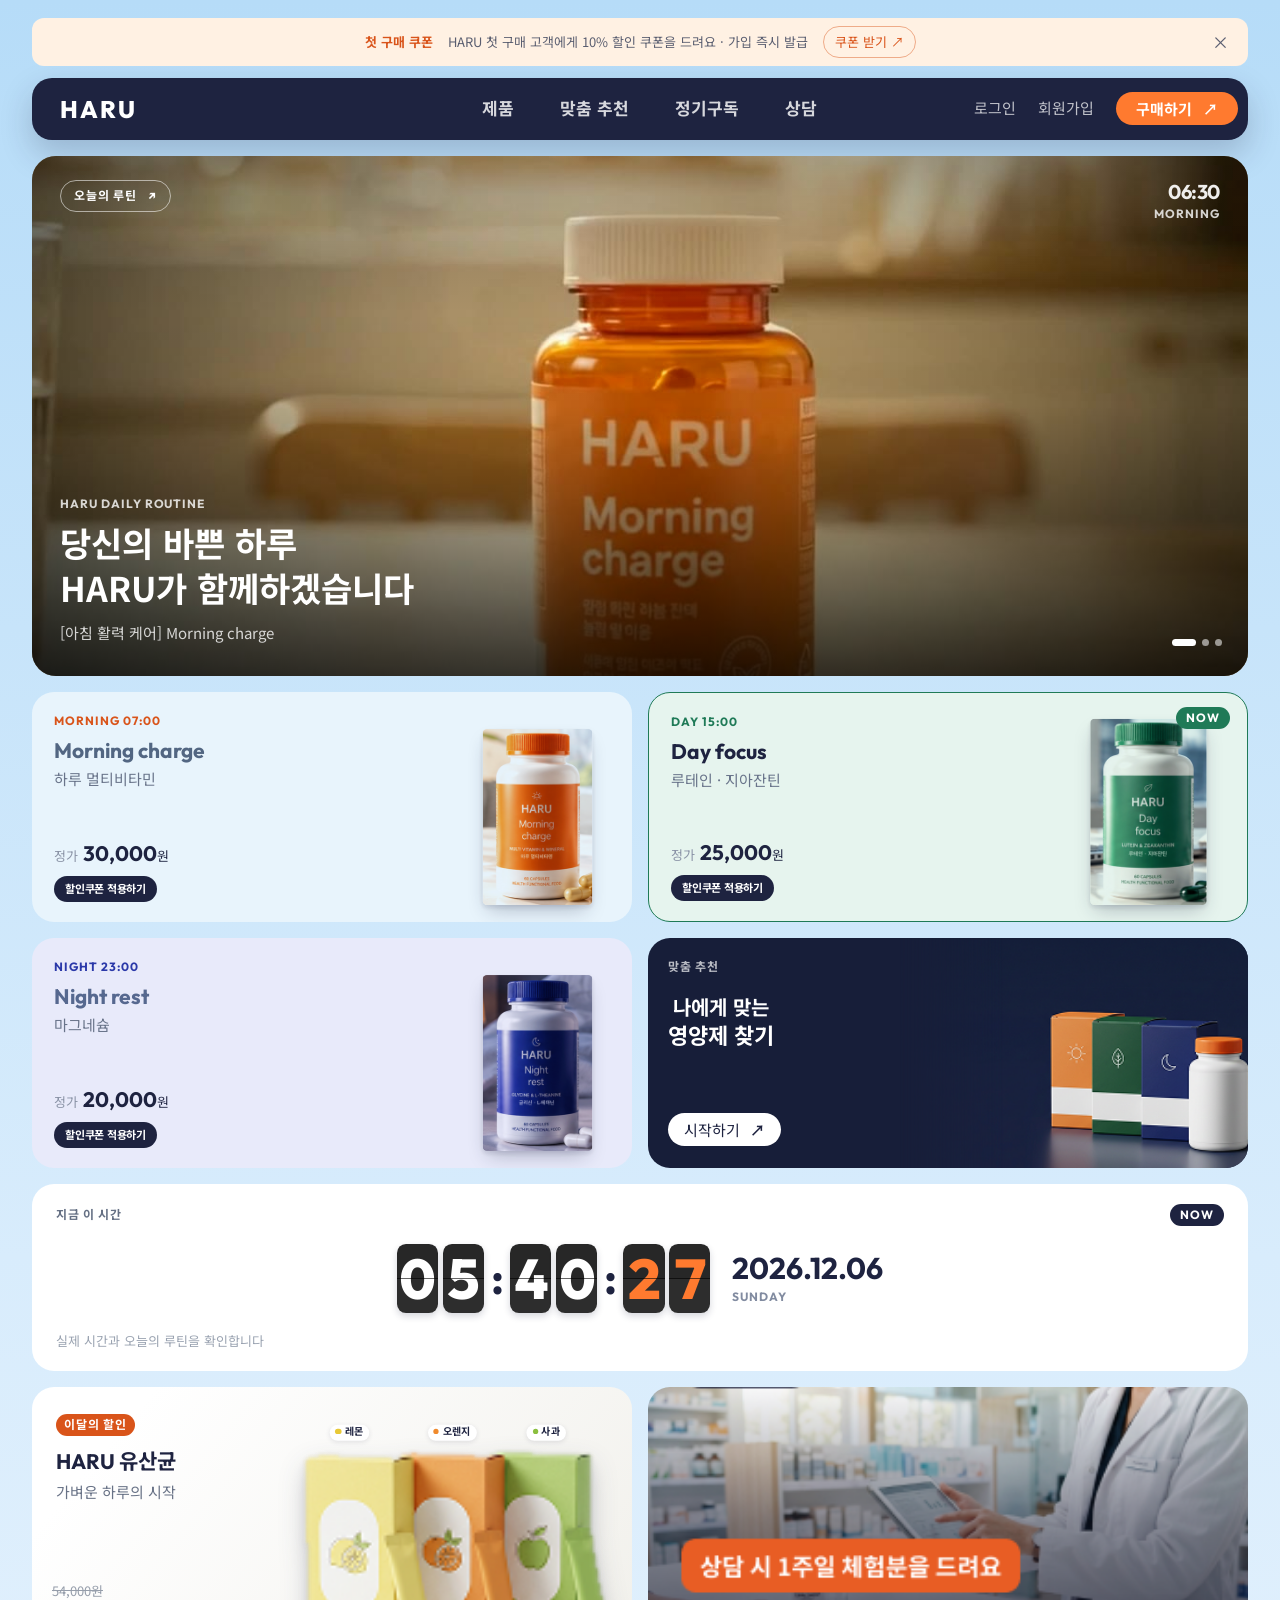
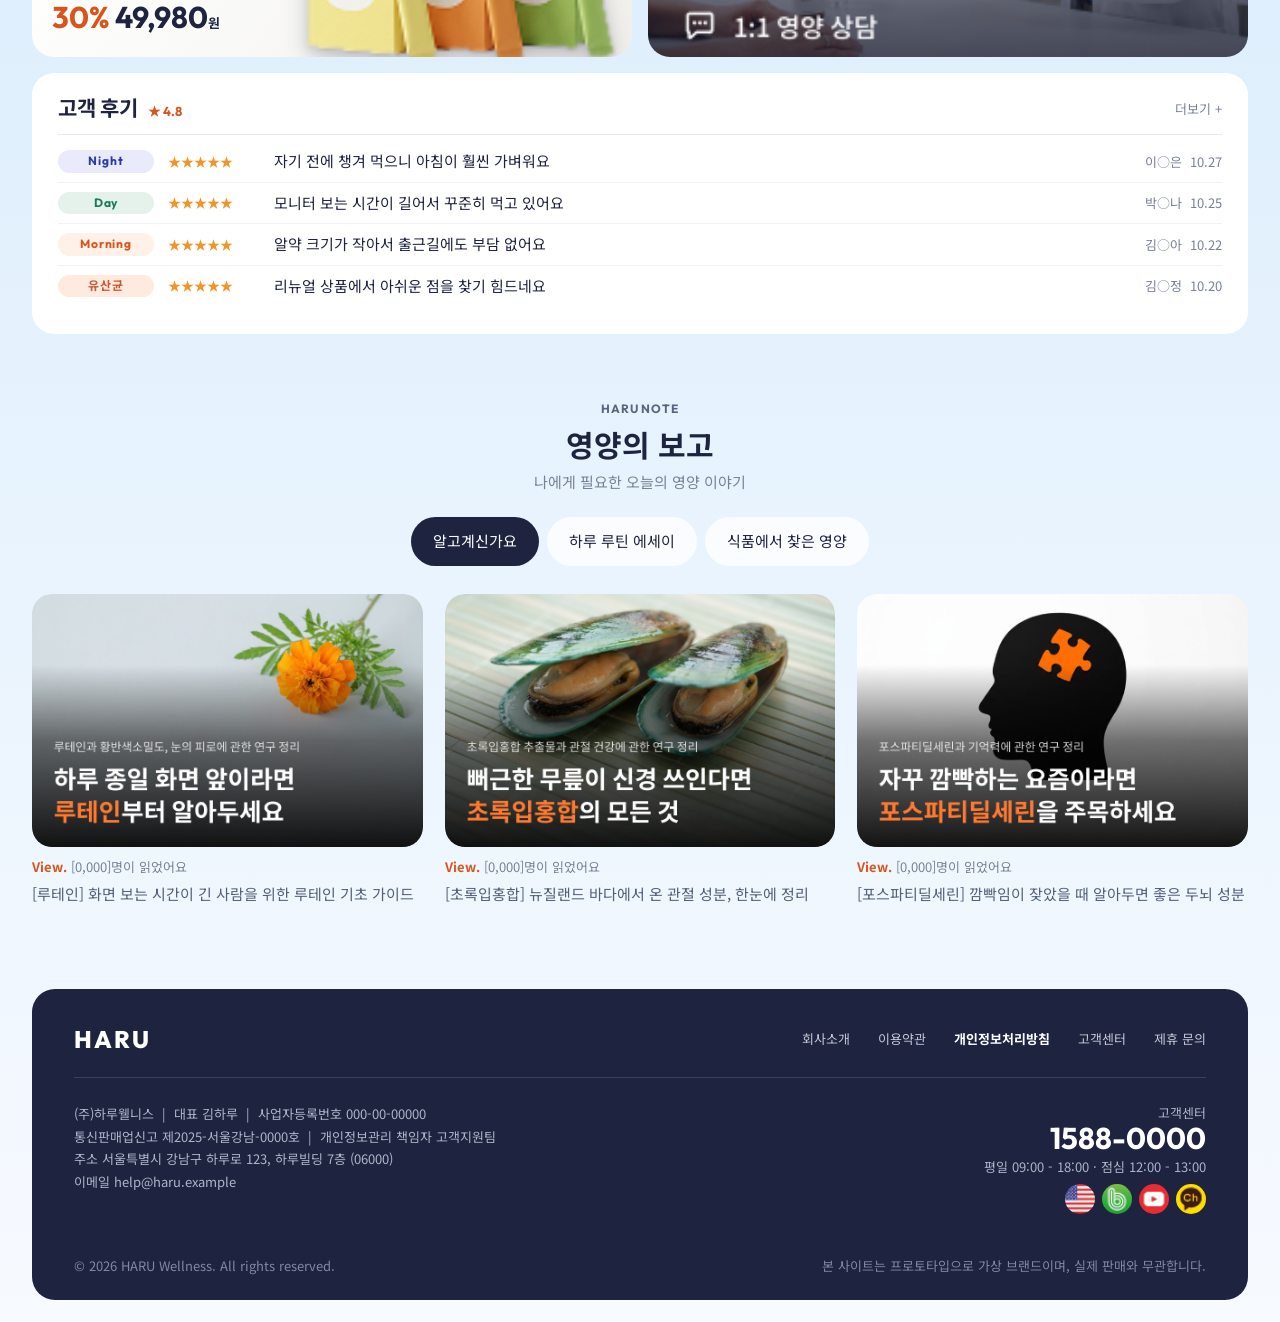
==== commit 919cce51: "안 쓰는 파일 삭제와 이미지 폴더 단순화 - 디자인 시안·제작 기록 등 사이트에서 안 쓰는 파일 삭제 - images/종류/파일 한 단계 구조로 정리하고 파일 이름을 영문으로 통일" ====
--- a/index.html
+++ b/index.html
@@ -48,7 +48,7 @@
       <div class="hero-side">
         <div class="product-tile morning" data-detail="morning-charge" data-scene-at="3.3">
           <button class="tile-open" type="button" aria-expanded="false" aria-controls="detail-morning-charge" aria-label="Morning charge 상세 보기"></button>
-          <div class="tile-summary"><span class="eyebrow">MORNING 07:00</span><h2>Morning charge</h2><p>하루 멀티비타민</p><p class="tile-price"><span>정가</span> <b>30,000</b>원</p><a class="coupon-btn" href="#products">할인쿠폰 적용하기</a></div><img src="images/product/Product%20image/bottle_morning.png" alt="HARU Morning charge">
+          <div class="tile-summary"><span class="eyebrow">MORNING 07:00</span><h2>Morning charge</h2><p>하루 멀티비타민</p><p class="tile-price"><span>정가</span> <b>30,000</b>원</p><a class="coupon-btn" href="#products">할인쿠폰 적용하기</a></div><img src="images/products/bottle_morning.png" alt="HARU Morning charge">
           <section class="tile-detail" id="detail-morning-charge" aria-label="Morning charge 상세" hidden>
             <button class="detail-close" type="button" aria-label="상세 닫기">×</button>
              <header class="detail-head">
@@ -70,8 +70,8 @@
             
             
             <figure class="detail-visual">
-              <img class="detail-bottle" src="images/product/Product%20image/bottle_morning.png" alt="">
-              <img class="detail-photo" src="images/product/detail/morning_kitchen.jpg" alt="아침 식탁 위의 Morning charge">
+              <img class="detail-bottle" src="images/products/bottle_morning.png" alt="">
+              <img class="detail-photo" src="images/details/morning_kitchen.jpg" alt="아침 식탁 위의 Morning charge">
             </figure>
             <footer class="detail-foot">
               <p class="tile-price"><span>정가</span> <b>30,000</b>원</p>
@@ -82,7 +82,7 @@
         </div>
         <div class="product-tile day" data-detail="day-focus" data-scene-at="11">
           <button class="tile-open" type="button" aria-expanded="false" aria-controls="detail-day-focus" aria-label="Day focus 상세 보기"></button>
-          <div class="tile-summary"><span class="eyebrow">DAY 15:00</span><h2>Day focus</h2><p>루테인 · 지아잔틴</p><p class="tile-price"><span>정가</span> <b>25,000</b>원</p><a class="coupon-btn" href="#products">할인쿠폰 적용하기</a></div><span class="new-badge">NOW</span><img src="images/product/Product%20image/bottle_day.png" alt="HARU Day focus">
+          <div class="tile-summary"><span class="eyebrow">DAY 15:00</span><h2>Day focus</h2><p>루테인 · 지아잔틴</p><p class="tile-price"><span>정가</span> <b>25,000</b>원</p><a class="coupon-btn" href="#products">할인쿠폰 적용하기</a></div><span class="new-badge">NOW</span><img src="images/products/bottle_day.png" alt="HARU Day focus">
           <section class="tile-detail" id="detail-day-focus" aria-label="Day focus 상세" hidden>
             <button class="detail-close" type="button" aria-label="상세 닫기">×</button>
             <header class="detail-head">
@@ -102,8 +102,8 @@
               <p class="detail-source">[출처] 식품의약품안전처, 건강기능식품 기능성 원료 &lt;루테인, 비타민 A&gt;</p>
             </div>
             <figure class="detail-visual">
-              <img class="detail-bottle" src="images/product/Product%20image/bottle_day.png" alt="">
-              <img class="detail-photo" src="images/product/detail/day_marigold.jpg" alt="루테인 원료인 마리골드 꽃">
+              <img class="detail-bottle" src="images/products/bottle_day.png" alt="">
+              <img class="detail-photo" src="images/details/day_marigold.jpg" alt="루테인 원료인 마리골드 꽃">
             </figure>
             <footer class="detail-foot">
               <p class="tile-price"><span>정가</span> <b>25,000</b>원</p>
@@ -114,7 +114,7 @@
         </div>
         <div class="product-tile night" data-detail="night-rest" data-scene-at="20">
           <button class="tile-open" type="button" aria-expanded="false" aria-controls="detail-night-rest" aria-label="Night rest 상세 보기"></button>
-          <div class="tile-summary"><span class="eyebrow">NIGHT 23:00</span><h2>Night rest</h2><p>마그네슘</p><p class="tile-price"><span>정가</span> <b>20,000</b>원</p><a class="coupon-btn" href="#products">할인쿠폰 적용하기</a></div><img src="images/product/Product%20image/bottle_night.png" alt="HARU Night rest">
+          <div class="tile-summary"><span class="eyebrow">NIGHT 23:00</span><h2>Night rest</h2><p>마그네슘</p><p class="tile-price"><span>정가</span> <b>20,000</b>원</p><a class="coupon-btn" href="#products">할인쿠폰 적용하기</a></div><img src="images/products/bottle_night.png" alt="HARU Night rest">
           <section class="tile-detail" id="detail-night-rest" aria-label="Night rest 상세" hidden>
             <button class="detail-close" type="button" aria-label="상세 닫기">×</button>
             <header class="detail-head">
@@ -135,8 +135,8 @@
               <p class="detail-source">[출처] 식품의약품안전처, 건강기능식품 기능성원료 &lt;마그네슘&gt;</p>
             </div>
             <figure class="detail-visual">
-              <img class="detail-bottle" src="images/product/Product%20image/bottle_night.png" alt="">
-              <img class="detail-photo" src="images/product/detail/night_bed.jpg" alt="잠자리에 드는 모습">
+              <img class="detail-bottle" src="images/products/bottle_night.png" alt="">
+              <img class="detail-photo" src="images/details/night_bed.jpg" alt="잠자리에 드는 모습">
             </figure>
             <footer class="detail-foot">
               <p class="tile-price"><span>정가</span> <b>20,000</b>원</p>
@@ -145,29 +145,29 @@
             </footer>
           </section>
         </div>
-        <a class="recommend-tile" href="#recommend" data-dialog-open="recommend-dialog" aria-haspopup="dialog"><div><span class="eyebrow">맞춤 추천</span><h2>나에게 맞는<br><span class="rec-strong">영양제 찾기</span></h2><span class="pill-link">시작하기 <b>↗</b></span></div><img src="images/product/Product%20image/box%20set.png" alt="HARU 세 가지 시간대별 제품 박스"></a>
+        <a class="recommend-tile" href="#recommend" data-dialog-open="recommend-dialog" aria-haspopup="dialog"><div><span class="eyebrow">맞춤 추천</span><h2>나에게 맞는<br><span class="rec-strong">영양제 찾기</span></h2><span class="pill-link">시작하기 <b>↗</b></span></div><img src="images/products/box_set.png" alt="HARU 세 가지 시간대별 제품 박스"></a>
         <div class="clock-card" id="routine"><div class="clock-top"><span class="eyebrow">지금 이 시간</span><span class="now-badge">NOW</span></div><div class="clock-bottom"><time class="digital-clock" aria-label="현재 시각" data-clock><span class="flip-group"><span class="flip" data-flip>1</span><span class="flip" data-flip>5</span></span><b>:</b><span class="flip-group"><span class="flip" data-flip>0</span><span class="flip" data-flip>3</span></span><b>:</b><span class="flip-group seconds"><span class="flip" data-flip>0</span><span class="flip" data-flip>0</span></span></time><div class="date-block"><strong data-date>2026.10.28</strong><span data-weekday>WEDNESDAY</span></div></div><p>실제 시간과 오늘의 루틴을 확인합니다</p></div>
       </div>
     </section>
 
     <section class="quick-grid" id="products" aria-label="제품과 고객 후기">
-      <a class="deal-card" href="#recommend"><span class="deal-tag">이달의 할인</span><h2>HARU 유산균</h2><p>가벼운 하루의 시작</p><div class="price"><del>54,000원</del><strong>30%</strong><b>49,980<small>원</small></b></div><div class="deal-visual"><img src="images/product/Product%20image/gut-balance-cutout.png" alt="HARU 유산균 레몬·오렌지·사과 3가지 맛"><ul class="deal-flavors"><li class="lemon">레몬</li><li class="orange">오렌지</li><li class="apple">사과</li></ul></div></a>
+      <a class="deal-card" href="#recommend"><span class="deal-tag">이달의 할인</span><h2>HARU 유산균</h2><p>가벼운 하루의 시작</p><div class="price"><del>54,000원</del><strong>30%</strong><b>49,980<small>원</small></b></div><div class="deal-visual"><img src="images/products/gut_balance.png" alt="HARU 유산균 레몬·오렌지·사과 3가지 맛"><ul class="deal-flavors"><li class="lemon">레몬</li><li class="orange">오렌지</li><li class="apple">사과</li></ul></div></a>
       <div class="review-card"><div class="review-heading"><h2>고객 후기 <span>★ 4.8</span></h2><a href="#footer">더보기 +</a></div><ul class="review-list"><li><span class="review-kind">Night</span><span class="stars">★★★★★</span><p>자기 전에 챙겨 먹으니 아침이 훨씬 가벼워요</p><small>이○은&nbsp; 10.27</small></li><li><span class="review-kind green">Day</span><span class="stars">★★★★★</span><p>모니터 보는 시간이 길어서 꾸준히 먹고 있어요</p><small>박○나&nbsp; 10.25</small></li><li><span class="review-kind orange">Morning</span><span class="stars">★★★★★</span><p>알약 크기가 작아서 출근길에도 부담 없어요</p><small>김○아&nbsp; 10.22</small></li><li><span class="review-kind peach">유산균</span><span class="stars">★★★★★</span><p>리뉴얼 상품에서 아쉬운 점을 찾기 힘드네요</p><small>김○정&nbsp; 10.20</small></li></ul></div>
-      <a class="consult-card" id="consult" href="mailto:help@haru.example" data-dialog-open="consult-dialog" aria-haspopup="dialog"><img src="images/product/%EC%83%81%EB%8B%B4/%EB%AC%B8%EC%9D%98.png" alt=""><span class="consult-chip sr-only">상담 / 문의</span><div class="consult-copy sr-only"><strong>상담 시 주의할 점을 알려드려요</strong><span>◉ 1:1 영양 상담</span><span>🟡 카카오톡 채널</span></div></a>
+      <a class="consult-card" id="consult" href="mailto:help@haru.example" data-dialog-open="consult-dialog" aria-haspopup="dialog"><img src="images/consult.png" alt=""><span class="consult-chip sr-only">상담 / 문의</span><div class="consult-copy sr-only"><strong>상담 시 주의할 점을 알려드려요</strong><span>◉ 1:1 영양 상담</span><span>🟡 카카오톡 채널</span></div></a>
     </section>
 
     <section class="journal-section" id="recommend">
       <div class="section-heading"><span class="eyebrow">HARU NOTE</span><h2>영양의 보고</h2><p>나에게 필요한 오늘의 영양 이야기</p></div>
       <div class="filter-tabs" role="group" aria-label="콘텐츠 분류"><button class="active" type="button" aria-pressed="true">알고계신가요</button><button type="button" aria-pressed="false">하루 루틴 에세이</button><button type="button" aria-pressed="false">식품에서 찾은 영양</button></div>
       <div class="article-grid">
-        <a class="article-card article-lutein" href="#footer"><div class="article-visual"><img src="images/product/Card/Image-2.png" alt="" loading="lazy"></div><div class="article-body sr-only"><span class="eyebrow">루테인과 눈 건강의 관계</span><h3>하루 종일 화면 앞이라면<br><em>루테인</em>부터 알아두세요</h3></div><p><strong>View.</strong> [0,000]명이 읽었어요</p><div class="article-desc">[루테인] 화면 보는 시간이 긴 사람을 위한 루테인 기초 가이드</div></a>
-        <a class="article-card article-joint" href="#footer"><div class="article-visual"><img src="images/product/Card/Image.png" alt="" loading="lazy"></div><div class="article-body sr-only"><span class="eyebrow">초록입홍합 속 영양 이야기</span><h3>뻐근한 무릎이 신경 쓰인다면<br><em>초록입홍합</em>의 모든 것</h3></div><p><strong>View.</strong> [0,000]명이 읽었어요</p><div class="article-desc">[초록입홍합] 뉴질랜드 바다에서 온 관절 성분, 한눈에 정리</div></a>
-        <a class="article-card article-focus" href="#footer"><div class="article-visual"><img src="images/product/Card/Image-1.png" alt="" loading="lazy"></div><div class="article-body sr-only"><span class="eyebrow">편안한 밤을 만드는 습관</span><h3>자꾸 깜빡하는 요즘이라면<br><em>포스파티딜세린</em>을 주목하세요</h3></div><p><strong>View.</strong> [0,000]명이 읽었어요</p><div class="article-desc">[포스파티딜세린] 깜빡임이 잦았을 때 알아두면 좋은 두뇌 성분</div></a>
+        <a class="article-card article-lutein" href="#footer"><div class="article-visual"><img src="images/journal/lutein.png" alt="" loading="lazy"></div><div class="article-body sr-only"><span class="eyebrow">루테인과 눈 건강의 관계</span><h3>하루 종일 화면 앞이라면<br><em>루테인</em>부터 알아두세요</h3></div><p><strong>View.</strong> [0,000]명이 읽었어요</p><div class="article-desc">[루테인] 화면 보는 시간이 긴 사람을 위한 루테인 기초 가이드</div></a>
+        <a class="article-card article-joint" href="#footer"><div class="article-visual"><img src="images/journal/joint.png" alt="" loading="lazy"></div><div class="article-body sr-only"><span class="eyebrow">초록입홍합 속 영양 이야기</span><h3>뻐근한 무릎이 신경 쓰인다면<br><em>초록입홍합</em>의 모든 것</h3></div><p><strong>View.</strong> [0,000]명이 읽었어요</p><div class="article-desc">[초록입홍합] 뉴질랜드 바다에서 온 관절 성분, 한눈에 정리</div></a>
+        <a class="article-card article-focus" href="#footer"><div class="article-visual"><img src="images/journal/focus.png" alt="" loading="lazy"></div><div class="article-body sr-only"><span class="eyebrow">편안한 밤을 만드는 습관</span><h3>자꾸 깜빡하는 요즘이라면<br><em>포스파티딜세린</em>을 주목하세요</h3></div><p><strong>View.</strong> [0,000]명이 읽었어요</p><div class="article-desc">[포스파티딜세린] 깜빡임이 잦았을 때 알아두면 좋은 두뇌 성분</div></a>
       </div>
     </section>
   </main>
 
-  <footer class="site-footer shell" id="footer"><div class="footer-top"><a class="wordmark" href="#top">HARU</a><nav aria-label="회사 정보"><a href="#footer">회사소개</a><a href="#footer">이용약관</a><a href="#footer"><strong>개인정보처리방침</strong></a><a href="#consult">고객센터</a><a href="#products">제휴 문의</a></nav></div><div class="footer-content"><div><p>(주)하루웰니스&nbsp; |&nbsp; 대표 김하루&nbsp; |&nbsp; 사업자등록번호 000-00-00000</p><p>통신판매업신고 제2025-서울강남-0000호&nbsp; |&nbsp; 개인정보관리 책임자 고객지원팀</p><p>주소 서울특별시 강남구 하루로 123, 하루빌딩 7층 (06000)</p><p>이메일 <a href="mailto:help@haru.example">help@haru.example</a></p></div><div class="footer-contact"><span>고객센터</span><strong>1588-0000</strong><p>평일 09:00 - 18:00 · 점심 12:00 - 13:00</p><div class="socials" aria-label="소셜 미디어"><a href="#footer" aria-label="글로벌 사이트"><img src="images/product/Image/imgi_1_lnb_sns_tw1%201.png" alt=""></a><a href="#footer" aria-label="네이버 밴드"><img src="images/product/Image/imgi_4_lnb_sns_tw3%201.png" alt=""></a><a href="#footer" aria-label="유튜브"><img src="images/product/Image/imgi_3_lnb_sns_tw%201.png" alt=""></a><a href="#footer" aria-label="카카오톡 채널"><img src="images/product/Image/imgi_2_lnb_sns_tw2%201.png" alt=""></a></div></div></div><div class="footer-bottom"><span>© 2026 HARU Wellness. All rights reserved.</span><span>본 사이트는 프로토타입으로 가상 브랜드이며, 실제 판매와 무관합니다.</span></div></footer>
+  <footer class="site-footer shell" id="footer"><div class="footer-top"><a class="wordmark" href="#top">HARU</a><nav aria-label="회사 정보"><a href="#footer">회사소개</a><a href="#footer">이용약관</a><a href="#footer"><strong>개인정보처리방침</strong></a><a href="#consult">고객센터</a><a href="#products">제휴 문의</a></nav></div><div class="footer-content"><div><p>(주)하루웰니스&nbsp; |&nbsp; 대표 김하루&nbsp; |&nbsp; 사업자등록번호 000-00-00000</p><p>통신판매업신고 제2025-서울강남-0000호&nbsp; |&nbsp; 개인정보관리 책임자 고객지원팀</p><p>주소 서울특별시 강남구 하루로 123, 하루빌딩 7층 (06000)</p><p>이메일 <a href="mailto:help@haru.example">help@haru.example</a></p></div><div class="footer-contact"><span>고객센터</span><strong>1588-0000</strong><p>평일 09:00 - 18:00 · 점심 12:00 - 13:00</p><div class="socials" aria-label="소셜 미디어"><a href="#footer" aria-label="글로벌 사이트"><img src="images/sns/global.png" alt=""></a><a href="#footer" aria-label="네이버 밴드"><img src="images/sns/band.png" alt=""></a><a href="#footer" aria-label="유튜브"><img src="images/sns/youtube.png" alt=""></a><a href="#footer" aria-label="카카오톡 채널"><img src="images/sns/kakao.png" alt=""></a></div></div></div><div class="footer-bottom"><span>© 2026 HARU Wellness. All rights reserved.</span><span>본 사이트는 프로토타입으로 가상 브랜드이며, 실제 판매와 무관합니다.</span></div></footer>
 
   <!-- 맞춤 추천 신청: '나에게 맞는 영양제 찾기'를 누르면 열림 (recommend.js) -->
   <dialog class="rec-dialog" id="recommend-dialog" aria-labelledby="rec-title">
@@ -261,9 +261,9 @@
       <fieldset class="rec-field">
         <legend>제품 선택 <em>*</em> <small>(여러 개 선택)</small></legend>
         <div class="sub-products">
-          <label><input type="checkbox" name="product" value="Morning charge" data-price="30000"><img src="images/product/Product%20image/bottle_morning.png" alt=""><b>Morning charge</b><span>멀티비타민</span><strong>30,000원</strong></label>
-          <label><input type="checkbox" name="product" value="Day focus" data-price="25000"><img src="images/product/Product%20image/bottle_day.png" alt=""><b>Day focus</b><span>루테인·지아잔틴</span><strong>25,000원</strong></label>
-          <label><input type="checkbox" name="product" value="Night rest" data-price="20000"><img src="images/product/Product%20image/bottle_night.png" alt=""><b>Night rest</b><span>마그네슘</span><strong>20,000원</strong></label>
+          <label><input type="checkbox" name="product" value="Morning charge" data-price="30000"><img src="images/products/bottle_morning.png" alt=""><b>Morning charge</b><span>멀티비타민</span><strong>30,000원</strong></label>
+          <label><input type="checkbox" name="product" value="Day focus" data-price="25000"><img src="images/products/bottle_day.png" alt=""><b>Day focus</b><span>루테인·지아잔틴</span><strong>25,000원</strong></label>
+          <label><input type="checkbox" name="product" value="Night rest" data-price="20000"><img src="images/products/bottle_night.png" alt=""><b>Night rest</b><span>마그네슘</span><strong>20,000원</strong></label>
         </div>
         <small>1개월분 정가 기준</small>
       </fieldset>
--- a/styles.css
+++ b/styles.css
@@ -444,9 +444,6 @@
 .morning .detail-head .eyebrow,.morning .detail-lead strong,.morning .detail-check h3 i,.morning .detail-shop{color:var(--orange)}
 .morning .detail-check li i{background:#ffe3cc;color:var(--orange)}
 .morning .detail-foot{border-top-color:rgba(217,84,26,.2)}
-/* 마지막 글자만 넘어가지 않게 자간을 살짝 줄임 */
-.detail-check li.tight{letter-spacing:-.04em;word-break:keep-all}
-
 /* Night rest 상세 — 제품색(남색)으로 */
 .product-tile.night.is-open{background:#eef0fb!important;border:1.5px solid rgba(43,57,169,.3)}
 .night .detail-head .eyebrow,.night .detail-lead strong,.night .detail-check h3 i,.night .detail-shop{color:var(--night)}
